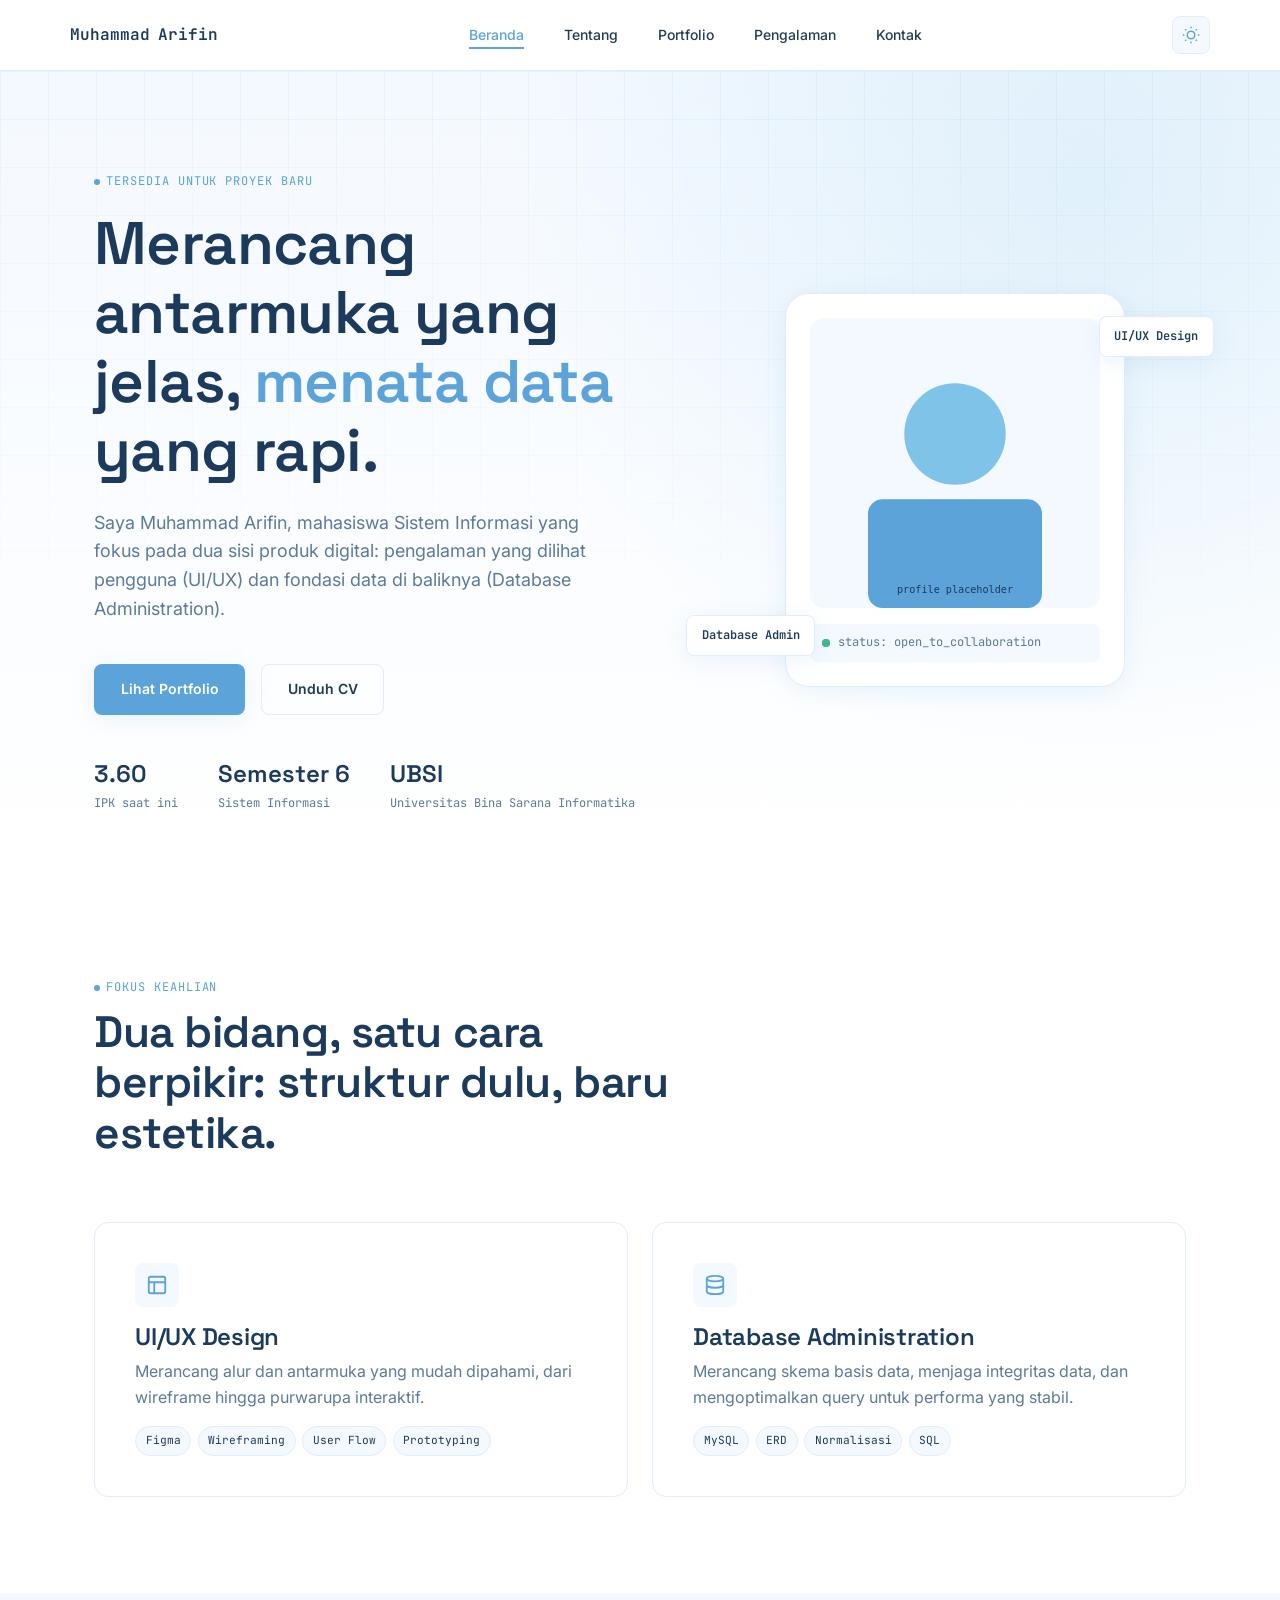
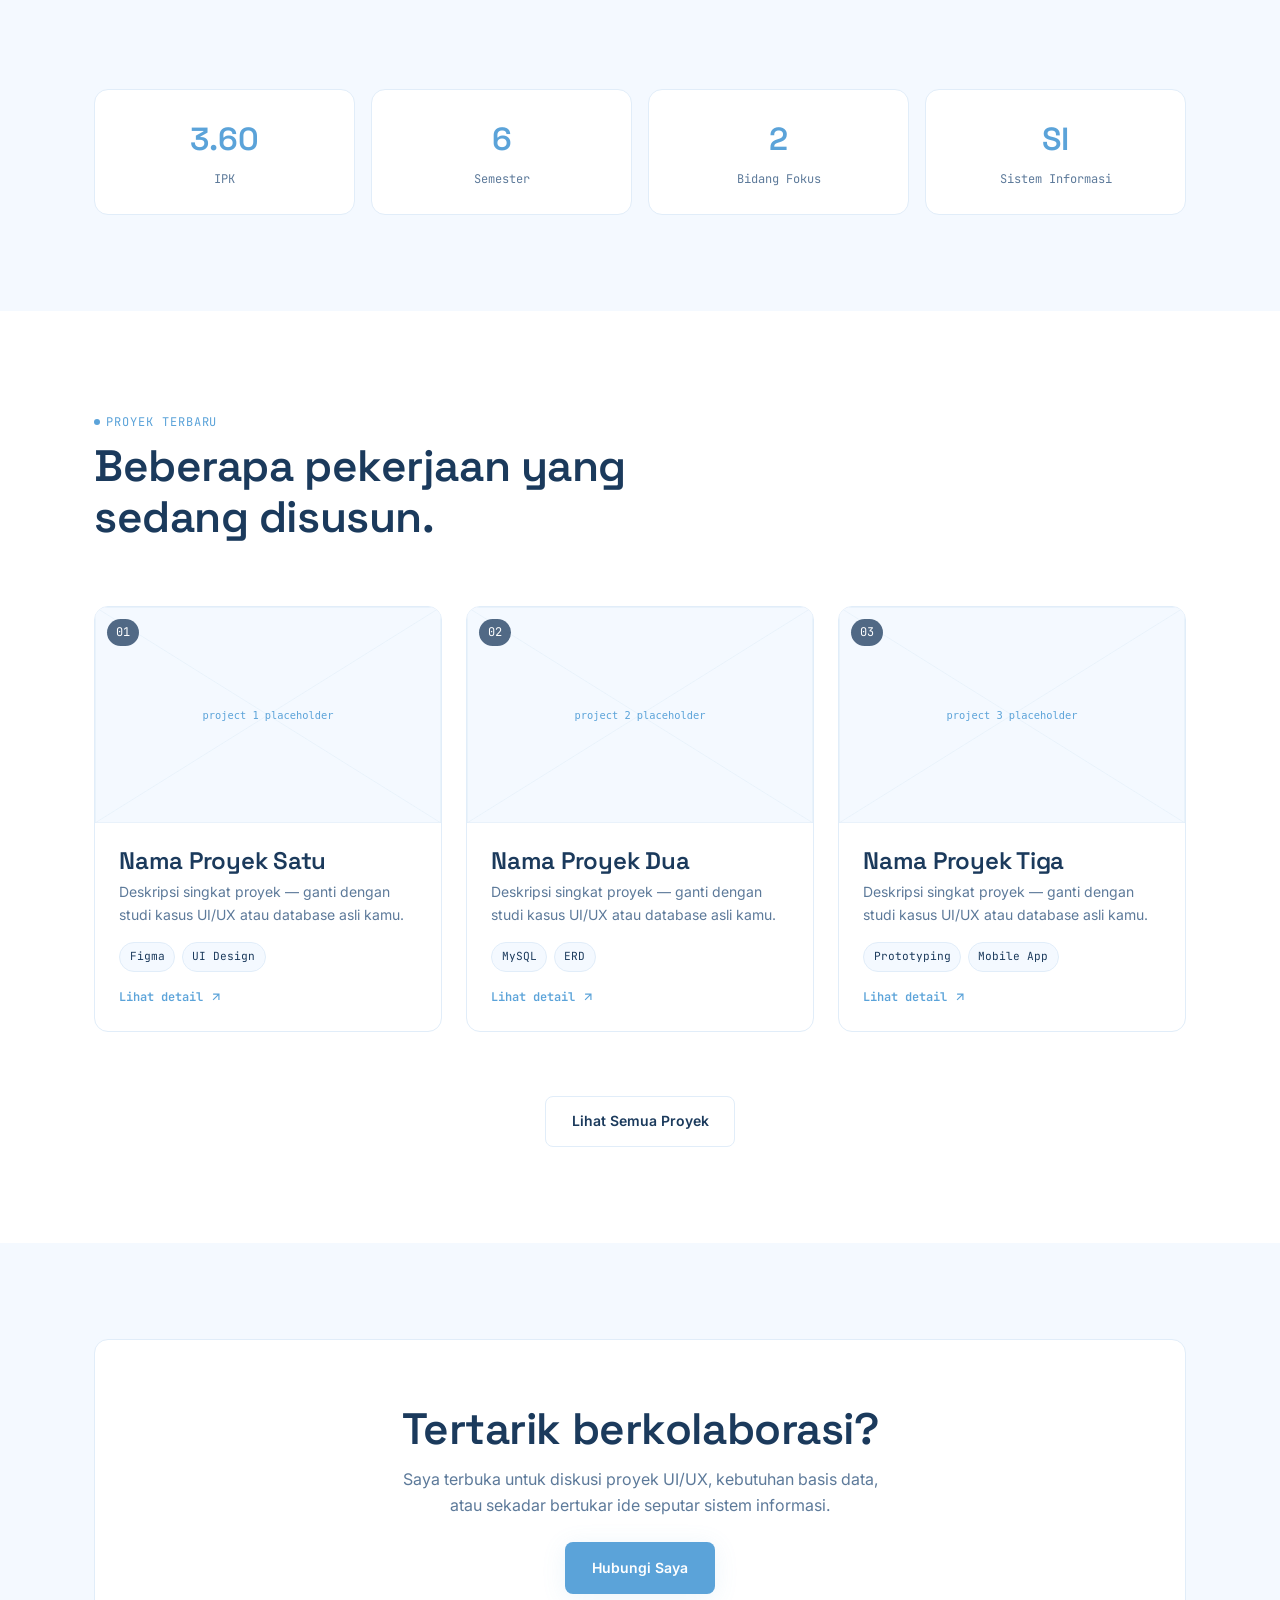
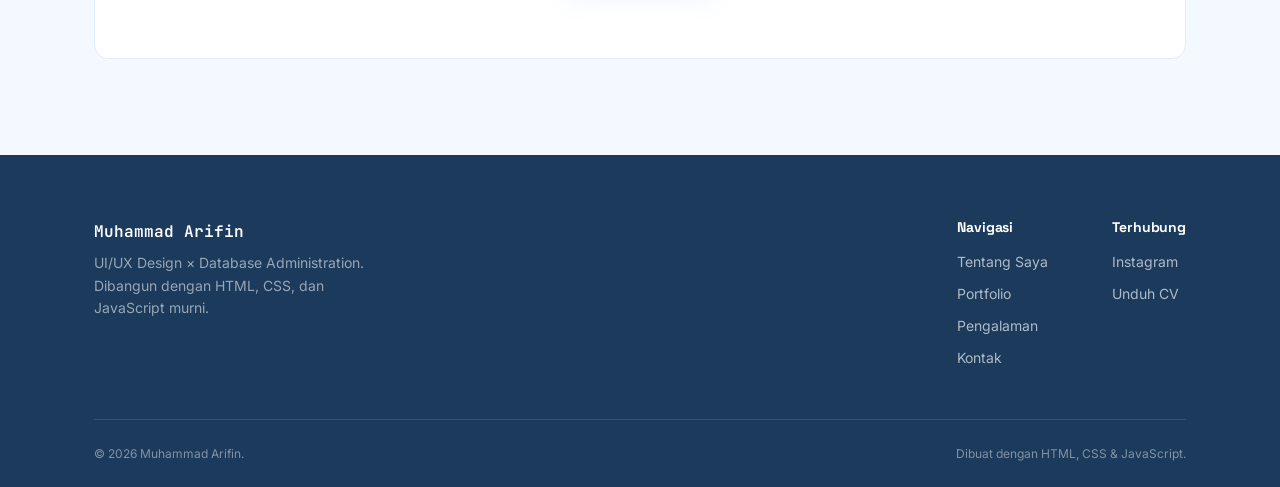
==== index.html @ ec72a24f "Update IPK to 3.60, add CV.pdf, and structure portfolio files" ====
<!DOCTYPE html>
<html lang="id">
<head>
  <meta charset="UTF-8" />
  <meta name="viewport" content="width=device-width, initial-scale=1.0" />
  <title>Muhammad Arifin — UI/UX Designer & Database Administrator</title>
  <meta name="description" content="E-portfolio Muhammad Arifin, mahasiswa Sistem Informasi yang tertarik pada UI/UX Design dan Database Administration." />

  <link rel="preconnect" href="https://fonts.googleapis.com">
  <link href="https://fonts.googleapis.com/css2?family=Space+Grotesk:wght@500;600;700&family=Inter:wght@400;500;600&family=JetBrains+Mono:wght@400;500;600&display=swap" rel="stylesheet">

  <link rel="stylesheet" href="assets/css/style.css" />
  <link rel="stylesheet" href="assets/css/responsive.css" />
</head>
<body>

  <header class="site-header">
    <nav class="nav container">
      <a href="index.html" class="nav-brand">Muhammad<span class=span>Arifin</a>
      <ul class="nav-links">
        <li><a href="index.html" class="active">Beranda</a></li>
        <li><a href="about.html">Tentang</a></li>
        <li><a href="portfolio.html">Portfolio</a></li>
        <li><a href="experience.html">Pengalaman</a></li>
        <li><a href="contact.html">Kontak</a></li>
      </ul>
      <button class="theme-toggle" id="theme-toggle" aria-label="Ganti tema gelap/terang">
  <svg class="icon-sun" width="18" height="18" viewBox="0 0 24 24" fill="none" stroke="currentColor" stroke-width="2"><circle cx="12" cy="12" r="5"/><path d="M12 1v2M12 21v2M4.22 4.22l1.42 1.42M18.36 18.36l1.42 1.42M1 12h2M21 12h2M4.22 19.78l1.42-1.42M18.36 5.64l1.42-1.42"/></svg>
  <svg class="icon-moon" width="18" height="18" viewBox="0 0 24 24" fill="none" stroke="currentColor" stroke-width="2"><path d="M21 12.79A9 9 0 1 1 11.21 3 7 7 0 0 0 21 12.79z"/></svg>
</button>
<button class="nav-toggle" aria-label="Buka menu" aria-expanded="false">
  <span></span><span></span><span></span>
</button>
    </nav>
  </header>

  <main>
    <!-- HERO -->
    <section class="hero">
      <div class="hero-grid-pattern" aria-hidden="true"></div>
      <div class="container hero-inner">
        <div class="hero-text">
          <span class="eyebrow">tersedia untuk proyek baru</span>
          <h1>Merancang antarmuka yang jelas, <span class="highlight">menata data</span> yang rapi.</h1>
          <p class="hero-lead">
            Saya Muhammad Arifin, mahasiswa Sistem Informasi yang fokus pada dua sisi produk digital:
            pengalaman yang dilihat pengguna (UI/UX) dan fondasi data di baliknya (Database Administration).
          </p>
          <div class="hero-actions">
            <a href="portfolio.html" class="btn btn-primary">Lihat Portfolio</a>
            <a href="assets/documents/CV.pdf" class="btn btn-outline" download>Unduh CV</a>
          </div>
          <div class="hero-meta">
            <div class="hero-meta-item"><strong>3.60</strong>IPK saat ini</div>
            <div class="hero-meta-item"><strong>Semester 6</strong>Sistem Informasi</div>
            <div class="hero-meta-item"><strong>UBSI</strong>Universitas Bina Sarana Informatika</div>
          </div>
        </div>

        <div class="hero-visual">
          <div class="hero-card">
            <div class="hero-photo-frame">
              <img src="assets/images/profile.jpg.svg" alt="Foto profil Muhammad Arifin" />
            </div>
            <div class="hero-status">
              <span class="pulse" aria-hidden="true"></span>
              status: open_to_collaboration
            </div>
          </div>
          <div class="hero-float hero-float--top">UI/UX Design</div>
          <div class="hero-float hero-float--bottom">Database Admin</div>
        </div>
      </div>
    </section>

    <!-- FOCUS AREAS -->
    <section class="section">
      <div class="container">
        <div class="section-head reveal">
          <span class="eyebrow">fokus keahlian</span>
          <h2>Dua bidang, satu cara berpikir: struktur dulu, baru estetika.</h2>
        </div>

        <div class="focus-grid">
          <article class="focus-card reveal">
            <div class="focus-icon">
              <svg width="22" height="22" viewBox="0 0 24 24" fill="none" stroke="currentColor" stroke-width="2"><rect x="3" y="3" width="18" height="18" rx="2"/><path d="M3 9h18M9 21V9"/></svg>
            </div>
            <h3>UI/UX Design</h3>
            <p>Merancang alur dan antarmuka yang mudah dipahami, dari wireframe hingga purwarupa interaktif.</p>
            <div class="focus-tags">
              <span class="tag">Figma</span>
              <span class="tag">Wireframing</span>
              <span class="tag">User Flow</span>
              <span class="tag">Prototyping</span>
            </div>
          </article>

          <article class="focus-card reveal">
            <div class="focus-icon">
              <svg width="22" height="22" viewBox="0 0 24 24" fill="none" stroke="currentColor" stroke-width="2"><ellipse cx="12" cy="5" rx="9" ry="3"/><path d="M21 12c0 1.66-4.03 3-9 3s-9-1.34-9-3M3 5v14c0 1.66 4.03 3 9 3s9-1.34 9-3V5"/></svg>
            </div>
            <h3>Database Administration</h3>
            <p>Merancang skema basis data, menjaga integritas data, dan mengoptimalkan query untuk performa yang stabil.</p>
            <div class="focus-tags">
              <span class="tag">MySQL</span>
              <span class="tag">ERD</span>
              <span class="tag">Normalisasi</span>
              <span class="tag">SQL</span>
            </div>
          </article>
        </div>
      </div>
    </section>

    <!-- STATS -->
    <section class="section section-soft">
      <div class="container">
        <div class="stats-strip reveal">
          <div class="stat-block">
            <span class="stat-value">3.60</span>
            <span class="stat-label">IPK</span>
          </div>
          <div class="stat-block">
            <span class="stat-value">6</span>
            <span class="stat-label">Semester</span>
          </div>
          <div class="stat-block">
            <span class="stat-value">2</span>
            <span class="stat-label">Bidang Fokus</span>
          </div>
          <div class="stat-block">
            <span class="stat-value">SI</span>
            <span class="stat-label">Sistem Informasi</span>
          </div>
        </div>
      </div>
    </section>

    <!-- FEATURED PROJECTS PREVIEW -->
    <section class="section">
      <div class="container">
        <div class="section-head reveal">
          <span class="eyebrow">proyek terbaru</span>
          <h2>Beberapa pekerjaan yang sedang disusun.</h2>
        </div>

        <div class="project-grid">
          <article class="project-card reveal">
            <div class="project-thumb">
              <span class="project-index">01</span>
              <img src="assets/images/project1.jpg.svg" alt="Thumbnail proyek 1" />
            </div>
            <div class="project-body">
              <h3>Nama Proyek Satu</h3>
              <p>Deskripsi singkat proyek — ganti dengan studi kasus UI/UX atau database asli kamu.</p>
              <div class="project-tags">
                <span class="tag">Figma</span><span class="tag">UI Design</span>
              </div>
              <a href="pages/project-detail1.html" class="project-link">
                Lihat detail
                <svg width="14" height="14" viewBox="0 0 24 24" fill="none" stroke="currentColor" stroke-width="2"><path d="M7 17L17 7M7 7h10v10"/></svg>
              </a>
            </div>
          </article>

          <article class="project-card reveal">
            <div class="project-thumb">
              <span class="project-index">02</span>
              <img src="assets/images/project2.jpg.svg" alt="Thumbnail proyek 2" />
            </div>
            <div class="project-body">
              <h3>Nama Proyek Dua</h3>
              <p>Deskripsi singkat proyek — ganti dengan studi kasus UI/UX atau database asli kamu.</p>
              <div class="project-tags">
                <span class="tag">MySQL</span><span class="tag">ERD</span>
              </div>
              <a href="pages/project-detail2.html" class="project-link">
                Lihat detail
                <svg width="14" height="14" viewBox="0 0 24 24" fill="none" stroke="currentColor" stroke-width="2"><path d="M7 17L17 7M7 7h10v10"/></svg>
              </a>
            </div>
          </article>

          <article class="project-card reveal">
            <div class="project-thumb">
              <span class="project-index">03</span>
              <img src="assets/images/project3.jpg.svg" alt="Thumbnail proyek 3" />
            </div>
            <div class="project-body">
              <h3>Nama Proyek Tiga</h3>
              <p>Deskripsi singkat proyek — ganti dengan studi kasus UI/UX atau database asli kamu.</p>
              <div class="project-tags">
                <span class="tag">Prototyping</span><span class="tag">Mobile App</span>
              </div>
              <a href="pages/project-detail3.html" class="project-link">
                Lihat detail
                <svg width="14" height="14" viewBox="0 0 24 24" fill="none" stroke="currentColor" stroke-width="2"><path d="M7 17L17 7M7 7h10v10"/></svg>
              </a>
            </div>
          </article>
        </div>

        <div class="section-foot reveal">
          <a href="portfolio.html" class="btn btn-outline">Lihat Semua Proyek</a>
        </div>
      </div>
    </section>

    <!-- CTA -->
    <section class="section section-soft">
      <div class="container">
        <div class="contact-info-card reveal" style="text-align:center; padding: var(--space-5);">
          <h2 style="margin-bottom: 0.75rem;">Tertarik berkolaborasi?</h2>
          <p style="max-width: 50ch; margin: 0 auto var(--space-3);">Saya terbuka untuk diskusi proyek UI/UX, kebutuhan basis data, atau sekadar bertukar ide seputar sistem informasi.</p>
          <a href="contact.html" class="btn btn-primary">Hubungi Saya</a>
        </div>
      </div>
    </section>
  </main>

  <footer class="site-footer">
    <div class="container">
      <div class="footer-inner">
        <div>
          <div class="footer-brand">Muhammad Arifin</div>
          <p class="footer-tagline">UI/UX Design × Database Administration. Dibangun dengan HTML, CSS, dan JavaScript murni.</p>
        </div>
        <div class="footer-links">
          <div class="footer-col">
            <h4>Navigasi</h4>
            <a href="about.html">Tentang Saya</a>
            <a href="portfolio.html">Portfolio</a>
            <a href="experience.html">Pengalaman</a>
            <a href="contact.html">Kontak</a>
          </div>
          <div class="footer-col">
            <h4>Terhubung</h4>
            <a href="https://instagram.com/arsip.in_9" target="_blank" rel="noopener">Instagram</a>
            <a href="assets/documents/CV.pdf" download>Unduh CV</a>
          </div>
        </div>
      </div>
      <div class="footer-bottom">
        <span>&copy; <span id="current-year"></span> Muhammad Arifin.</span>
        <span>Dibuat dengan HTML, CSS &amp; JavaScript.</span>
      </div>
    </div>
  </footer>

  <button class="back-to-top" aria-label="Kembali ke atas">
    <svg width="18" height="18" viewBox="0 0 24 24" fill="none" stroke="currentColor" stroke-width="2"><path d="M12 19V5M5 12l7-7 7 7"/></svg>
  </button>

  <script src="assets/js/script.js"></script>
</body>
</html>
---- assets/css/style.css ----
/* =========================================================
   Muhammad Arifin — E-Portfolio
   Design tokens: light blue + white, SaaS-clean direction
   ========================================================= */

:root {
  /* Color */
  --color-white: #ffffff;
  --color-bg-soft: #f4f9ff;
  --color-blue-primary: #5ba3d9;
  --color-blue-secondary: #7fc4e8;
  --color-blue-deep: #1b3a5c;
  --color-border: #e1edf9;
  --color-text: #243b53;
  --color-text-muted: #5d7a9a;
  --color-success: #3fb88a;

  /* Type */
  --font-display: "Space Grotesk", sans-serif;
  --font-body: "Inter", sans-serif;
  --font-mono: "JetBrains Mono", monospace;

  /* Scale */
  --fs-xs: 0.75rem;
  --fs-sm: 0.875rem;
  --fs-base: 1rem;
  --fs-md: 1.125rem;
  --fs-lg: 1.5rem;
  --fs-xl: 2rem;
  --fs-2xl: 2.75rem;
  --fs-3xl: 3.75rem;

  /* Layout */
  --container-width: 1140px;
  --radius-sm: 8px;
  --radius-md: 14px;
  --radius-lg: 24px;
  --space-1: 0.5rem;
  --space-2: 1rem;
  --space-3: 1.5rem;
  --space-4: 2.5rem;
  --space-5: 4rem;
  --space-6: 6rem;

  --shadow-soft: 0 4px 24px rgba(91, 163, 217, 0.12);
  --shadow-hover: 0 12px 32px rgba(91, 163, 217, 0.2);
  --transition: 220ms cubic-bezier(0.4, 0, 0.2, 1);
}

/* =========================== Dark mode tokens =========================== */

[data-theme="dark"] {
  --color-white: #16263f;
  --color-bg-soft: #0f1b2e;
  --color-blue-primary: #6bb3e0;
  --color-blue-secondary: #8fd0f0;
  --color-blue-deep: #e8f1fb;
  --color-border: #2a4566;
  --color-text: #e8f1fb;
  --color-text-muted: #8fa8c4;
  --color-success: #4fd19a;

  --shadow-soft: 0 4px 24px rgba(0, 0, 0, 0.3);
  --shadow-hover: 0 12px 32px rgba(0, 0, 0, 0.45);
}

[data-theme="dark"] body {
  background: #0f1b2e;
}

[data-theme="dark"] .site-header {
  background: rgba(15, 27, 46, 0.85);
}

[data-theme="dark"] .hero {
  background:
    radial-gradient(circle at 85% 15%, rgba(107, 179, 224, 0.12), transparent 45%),
    linear-gradient(180deg, #0f1b2e 0%, #16263f 100%);
}

[data-theme="dark"] .page-header {
  background:
    radial-gradient(circle at 90% 10%, rgba(107, 179, 224, 0.12), transparent 50%),
    #0f1b2e;
}

[data-theme="dark"] .hero-grid-pattern {
  background-image:
    linear-gradient(rgba(107, 179, 224, 0.06) 1px, transparent 1px),
    linear-gradient(90deg, rgba(107, 179, 224, 0.06) 1px, transparent 1px);
}

[data-theme="dark"] .site-footer {
  background: #0a1422;
}

[data-theme="dark"] .btn-primary {
  color: #0f1b2e;
}

[data-theme="dark"] .stat-value {
  color: var(--color-blue-primary);
}

[data-theme="dark"] img:not(.no-dim) {
  filter: brightness(0.85);
}

* {
  margin: 0;
  padding: 0;
  box-sizing: border-box;
}

html {
  scroll-behavior: smooth;
}

@media (prefers-reduced-motion: reduce) {
  html {
    scroll-behavior: auto;
  }
  *,
  *::before,
  *::after {
    animation-duration: 0.01ms !important;
    animation-iteration-count: 1 !important;
    transition-duration: 0.01ms !important;
  }
}

body {
  font-family: var(--font-body);
  color: var(--color-text);
  background: var(--color-white);
  line-height: 1.6;
  -webkit-font-smoothing: antialiased;
  animation: page-fade-in 400ms ease;
  transition: background 300ms ease, color 300ms ease;
}

@keyframes page-fade-in {
  from { opacity: 0; }
  to { opacity: 1; }
}

img {
  max-width: 100%;
  display: block;
}

a {
  color: inherit;
  text-decoration: none;
}

ul {
  list-style: none;
}

.container {
  width: 100%;
  max-width: var(--container-width);
  margin: 0 auto;
  padding: 0 var(--space-3);
}

:focus-visible {
  outline: 2px solid var(--color-blue-primary);
  outline-offset: 3px;
  border-radius: 4px;
}

h1, h2, h3, h4 {
  font-family: var(--font-display);
  color: var(--color-blue-deep);
  line-height: 1.15;
  letter-spacing: -0.01em;
}

h1 { font-size: var(--fs-3xl); font-weight: 600; }
h2 { font-size: var(--fs-2xl); font-weight: 600; }
h3 { font-size: var(--fs-lg); font-weight: 600; }

p { color: var(--color-text-muted); }

.eyebrow {
  font-family: var(--font-mono);
  font-size: var(--fs-xs);
  letter-spacing: 0.08em;
  text-transform: uppercase;
  color: var(--color-blue-primary);
  display: inline-flex;
  align-items: center;
  gap: 0.5em;
}

.eyebrow::before {
  content: "";
  width: 6px;
  height: 6px;
  border-radius: 50%;
  background: var(--color-blue-primary);
}


/* =========================== Header / Nav =========================== */

.site-header {
  position: sticky;
  top: 0;
  z-index: 100;
  background: rgba(255, 255, 255, 0.85);
  backdrop-filter: blur(10px);
  border-bottom: 1px solid var(--color-border);
  transition: background 300ms ease;
}

.nav {
  display: flex;
  align-items: center;
  justify-content: space-between;
  padding: var(--space-2) 0;
  gap: var(--space-2);
}

.nav-brand {
  font-family: var(--font-mono);
  font-weight: 600;
  font-size: var(--fs-base);
  color: var(--color-blue-deep);
  display: inline-flex;
  align-items: center;
  gap: 0.5rem;
  transition: transform 200ms ease;
}

.nav-brand:hover {
  transform: rotate(-2deg) scale(1.05);
}

.nav-brand .dot {
  color: var(--color-blue-primary);
  display: inline-block;
  transition: transform 300ms cubic-bezier(0.68, -0.55, 0.27, 1.55);
}

.nav-brand:hover .dot {
  transform: scale(1.6) rotate(180deg);
}

.nav-links {
  display: flex;
  gap: var(--space-4);
  align-items: center;
}

.nav-links a {
  font-size: var(--fs-sm);
  font-weight: 500;
  color: var(--color-text);
  position: relative;
  padding: 0.25rem 0;
  transition: color var(--transition);
}

.nav-links a::after {
  content: "";
  position: absolute;
  left: 0;
  bottom: -2px;
  width: 0;
  height: 2px;
  background: var(--color-blue-primary);
  transition: width var(--transition);
}

.nav-links a:hover,
.nav-links a.active {
  color: var(--color-blue-primary);
}

.nav-links a:hover::after,
.nav-links a.active::after {
  width: 100%;
}

.nav-actions {
  display: flex;
  align-items: center;
  gap: var(--space-2);
}

.nav-toggle {
  display: none;
  flex-direction: column;
  gap: 4px;
  background: none;
  border: none;
  cursor: pointer;
  padding: 8px;
}

.nav-toggle span {
  width: 22px;
  height: 2px;
  background: var(--color-blue-deep);
  transition: transform var(--transition), opacity var(--transition);
}

/* =========================== Theme toggle =========================== */

.theme-toggle {
  display: flex;
  align-items: center;
  justify-content: center;
  width: 38px;
  height: 38px;
  border-radius: var(--radius-sm);
  background: var(--color-bg-soft);
  border: 1px solid var(--color-border);
  color: var(--color-blue-primary);
  cursor: pointer;
  transition: transform var(--transition), background var(--transition), color var(--transition);
  flex-shrink: 0;
}

.theme-toggle:hover {
  transform: scale(1.08) rotate(-8deg);
  background: var(--color-blue-primary);
  color: var(--color-white);
}

.theme-toggle:active {
  transform: scale(0.92);
}

.theme-toggle .icon-moon {
  display: none;
}

[data-theme="dark"] .theme-toggle .icon-sun {
  display: none;
}

[data-theme="dark"] .theme-toggle .icon-moon {
  display: block;
}

/* =========================== Buttons =========================== */

.btn {
  display: inline-flex;
  align-items: center;
  gap: 0.5rem;
  font-family: var(--font-body);
  font-weight: 600;
  font-size: var(--fs-sm);
  padding: 0.85rem 1.6rem;
  border-radius: var(--radius-sm);
  border: 1px solid transparent;
  cursor: pointer;
  transition: transform var(--transition), box-shadow var(--transition), background var(--transition);
}

.btn:active {
  transform: scale(0.96) translateY(0);
}

.btn-primary {
  background: var(--color-blue-primary);
  color: var(--color-white);
  box-shadow: var(--shadow-soft);
}

.btn-primary:hover {
  background: var(--color-blue-deep);
  box-shadow: var(--shadow-hover);
  transform: translateY(-2px);
}

.btn-outline {
  background: transparent;
  border-color: var(--color-border);
  color: var(--color-blue-deep);
}

.btn-outline:hover {
  border-color: var(--color-blue-primary);
  color: var(--color-blue-primary);
  transform: translateY(-2px);
}

/* =========================== Hero =========================== */

.hero {
  position: relative;
  padding: var(--space-6) 0 var(--space-5);
  overflow: hidden;
  background:
    radial-gradient(circle at 85% 15%, rgba(127, 196, 232, 0.18), transparent 45%),
    linear-gradient(180deg, var(--color-bg-soft) 0%, var(--color-white) 100%);
  transition: background 300ms ease;
}

.hero-grid-pattern {
  position: absolute;
  inset: 0;
  background-image:
    linear-gradient(rgba(91, 163, 217, 0.07) 1px, transparent 1px),
    linear-gradient(90deg, rgba(91, 163, 217, 0.07) 1px, transparent 1px);
  background-size: 48px 48px;
  mask-image: linear-gradient(180deg, black, transparent 75%);
  pointer-events: none;
}

.hero-inner {
  position: relative;
  display: grid;
  grid-template-columns: 1.1fr 0.9fr;
  gap: var(--space-5);
  align-items: center;
}

.hero-text h1 {
  margin: var(--space-2) 0 var(--space-3);
}

.hero-text h1 .highlight {
  color: var(--color-blue-primary);
}

.hero-lead {
  font-size: var(--fs-md);
  max-width: 46ch;
  margin-bottom: var(--space-4);
}

.hero-actions {
  display: flex;
  gap: var(--space-2);
  flex-wrap: wrap;
  margin-bottom: var(--space-4);
}

.hero-meta {
  display: flex;
  gap: var(--space-4);
  flex-wrap: wrap;
}

.hero-meta-item {
  font-family: var(--font-mono);
  font-size: var(--fs-xs);
  color: var(--color-text-muted);
}

.hero-meta-item strong {
  display: block;
  font-size: var(--fs-lg);
  font-family: var(--font-display);
  color: var(--color-blue-deep);
  font-weight: 600;
}

.hero-visual {
  position: relative;
  display: flex;
  justify-content: center;
}

.hero-card {
  position: relative;
  width: 100%;
  max-width: 340px;
  background: var(--color-white);
  border: 1px solid var(--color-border);
  border-radius: var(--radius-lg);
  box-shadow: var(--shadow-soft);
  padding: var(--space-3);
  transition: transform 300ms ease, box-shadow 300ms ease, background 300ms ease;
}

.hero-card:hover {
  transform: translateY(-6px);
  box-shadow: var(--shadow-hover);
}

.hero-photo-frame {
  width: 100%;
  aspect-ratio: 1 / 1;
  border-radius: var(--radius-md);
  overflow: hidden;
  background: var(--color-bg-soft);
  margin-bottom: var(--space-2);
}

.hero-photo-frame img {
  width: 100%;
  height: 100%;
  object-fit: cover;
}

.hero-status {
  display: flex;
  align-items: center;
  gap: 0.5rem;
  font-family: var(--font-mono);
  font-size: var(--fs-xs);
  color: var(--color-text-muted);
  padding: 0.6rem 0.8rem;
  background: var(--color-bg-soft);
  border-radius: var(--radius-sm);
}

.hero-status .pulse {
  width: 8px;
  height: 8px;
  border-radius: 50%;
  background: var(--color-success);
  flex-shrink: 0;
  position: relative;
}

.hero-status .pulse::after {
  content: "";
  position: absolute;
  inset: 0;
  border-radius: 50%;
  background: var(--color-success);
  animation: pulse-ring 2s ease-out infinite;
}

@keyframes pulse-ring {
  0% { transform: scale(1); opacity: 0.6; }
  100% { transform: scale(2.6); opacity: 0; }
}

.hero-float {
  position: absolute;
  background: var(--color-white);
  border: 1px solid var(--color-border);
  border-radius: var(--radius-sm);
  box-shadow: var(--shadow-soft);
  padding: 0.6rem 0.9rem;
  font-family: var(--font-mono);
  font-size: var(--fs-xs);
  color: var(--color-blue-deep);
  font-weight: 600;
}

.hero-float--top {
  top: 6%;
  right: -6%;
}

.hero-float--bottom {
  bottom: 8%;
  left: -8%;
}

/* =========================== Section base =========================== */

.section {
  padding: var(--space-6) 0;
}

.section-soft {
  background: var(--color-bg-soft);
  transition: background 300ms ease;
}

.section-head {
  max-width: 60ch;
  margin-bottom: var(--space-5);
}

.section-head h2 {
  margin-top: var(--space-1);
}

.section-foot {
  margin-top: var(--space-5);
  text-align: center;
}

/* =========================== Cards: skills / focus =========================== */

.focus-grid {
  display: grid;
  grid-template-columns: repeat(2, 1fr);
  gap: var(--space-3);
}

.focus-card {
  background: var(--color-white);
  border: 1px solid var(--color-border);
  border-radius: var(--radius-md);
  padding: var(--space-4);
  transition: transform var(--transition), box-shadow var(--transition), border-color var(--transition), background var(--transition);
}

.focus-card:hover {
  transform: translateY(-4px);
  box-shadow: var(--shadow-hover);
  border-color: var(--color-blue-secondary);
}

.focus-icon {
  width: 44px;
  height: 44px;
  border-radius: var(--radius-sm);
  background: var(--color-bg-soft);
  display: flex;
  align-items: center;
  justify-content: center;
  margin-bottom: var(--space-2);
  color: var(--color-blue-primary);
  transition: transform 300ms ease, background 300ms ease, color 300ms ease;
}

.focus-card:hover .focus-icon {
  transform: rotate(-8deg) scale(1.1);
  background: var(--color-blue-primary);
  color: var(--color-white);
}

.focus-card h3 {
  margin-bottom: 0.5rem;
}

.focus-tags {
  display: flex;
  flex-wrap: wrap;
  gap: 0.4rem;
  margin-top: var(--space-2);
}

.tag {
  font-family: var(--font-mono);
  font-size: 0.7rem;
  padding: 0.3rem 0.6rem;
  border-radius: 100px;
  background: var(--color-bg-soft);
  color: var(--color-blue-deep);
  border: 1px solid var(--color-border);
  transition: transform 200ms ease, background 200ms ease, color 200ms ease, border-color 200ms ease;
}

.tag:hover {
  transform: translateY(-2px);
  background: var(--color-blue-primary);
  color: var(--color-white);
  border-color: var(--color-blue-primary);
}

/* =========================== Project cards =========================== */

.project-grid {
  display: grid;
  grid-template-columns: repeat(3, 1fr);
  gap: var(--space-3);
}

.project-card {
  background: var(--color-white);
  border: 1px solid var(--color-border);
  border-radius: var(--radius-md);
  overflow: hidden;
  transition: transform var(--transition), box-shadow var(--transition), background var(--transition);
  display: flex;
  flex-direction: column;
}

.project-card:hover {
  transform: translateY(-6px);
  box-shadow: var(--shadow-hover);
}

.project-thumb {
  aspect-ratio: 16 / 10;
  background: var(--color-bg-soft);
  position: relative;
  overflow: hidden;
}

.project-thumb img {
  width: 100%;
  height: 100%;
  object-fit: cover;
  transition: transform 400ms cubic-bezier(0.25, 0.46, 0.45, 0.94);
}

.project-card:hover .project-thumb img {
  transform: scale(1.08);
}

.project-thumb .project-index {
  position: absolute;
  top: 0.75rem;
  left: 0.75rem;
  font-family: var(--font-mono);
  font-size: var(--fs-xs);
  background: rgba(27, 58, 92, 0.75);
  color: var(--color-white);
  padding: 0.25rem 0.55rem;
  border-radius: 100px;
}

.project-body {
  padding: var(--space-3);
  flex: 1;
  display: flex;
  flex-direction: column;
}

.project-body h3 {
  margin-bottom: 0.4rem;
}

.project-body p {
  font-size: var(--fs-sm);
  margin-bottom: var(--space-2);
}

.project-tags {
  display: flex;
  flex-wrap: wrap;
  gap: 0.4rem;
  margin-bottom: var(--space-2);
}

.project-link {
  margin-top: auto;
  font-family: var(--font-mono);
  font-size: var(--fs-xs);
  font-weight: 600;
  color: var(--color-blue-primary);
  display: inline-flex;
  align-items: center;
  gap: 0.4rem;
}

.project-link svg {
  transition: transform var(--transition);
}

.project-link:hover svg {
  transform: translate(2px, -2px);
}

/* =========================== Timeline (experience) =========================== */

.timeline {
  position: relative;
  padding-left: var(--space-5);
}

.timeline::before {
  content: "";
  position: absolute;
  left: 7px;
  top: 6px;
  bottom: 6px;
  width: 1px;
  background: var(--color-border);
}

.timeline-item {
  position: relative;
  padding-bottom: var(--space-5);
}

.timeline-item:last-child {
  padding-bottom: 0;
}

.timeline-marker {
  position: absolute;
  left: calc(-1 * var(--space-5) + 1px);
  top: 4px;
  width: 14px;
  height: 14px;
  border-radius: 50%;
  background: var(--color-white);
  border: 2px solid var(--color-blue-primary);
  transition: transform 250ms ease, background 250ms ease;
}

.timeline-item:hover .timeline-marker {
  transform: scale(1.3);
  background: var(--color-blue-primary);
}

.timeline-period {
  font-family: var(--font-mono);
  font-size: var(--fs-xs);
  color: var(--color-blue-primary);
  margin-bottom: 0.3rem;
  display: block;
}

.timeline-item h3 {
  margin-bottom: 0.2rem;
}

.timeline-org {
  font-size: var(--fs-sm);
  color: var(--color-text-muted);
  margin-bottom: 0.6rem;
  font-weight: 500;
}

.timeline-desc {
  font-size: var(--fs-sm);
  max-width: 60ch;
}

/* =========================== Stats strip =========================== */

.stats-strip {
  display: grid;
  grid-template-columns: repeat(4, 1fr);
  gap: var(--space-2);
}

.stat-block {
  padding: var(--space-3);
  text-align: center;
  background: var(--color-white);
  border: 1px solid var(--color-border);
  border-radius: var(--radius-md);
  transition: transform var(--transition), box-shadow var(--transition), border-color var(--transition), background var(--transition);
}

.stat-block:hover {
  transform: translateY(-4px);
  box-shadow: var(--shadow-hover);
  border-color: var(--color-blue-secondary);
}

.stat-value {
  font-family: var(--font-display);
  font-size: var(--fs-xl);
  font-weight: 600;
  color: var(--color-blue-primary);
  display: block;
}

.stat-label {
  font-family: var(--font-mono);
  font-size: var(--fs-xs);
  color: var(--color-text-muted);
}


/* =========================== Forms =========================== */

.form-grid {
  display: grid;
  grid-template-columns: 1fr 1fr;
  gap: var(--space-5);
  align-items: start;
}

.field {
  margin-bottom: var(--space-3);
}

.field label {
  display: block;
  font-size: var(--fs-sm);
  font-weight: 600;
  color: var(--color-blue-deep);
  margin-bottom: 0.4rem;
}

.field input,
.field textarea {
  width: 100%;
  font-family: var(--font-body);
  font-size: var(--fs-base);
  padding: 0.85rem 1rem;
  border: 1px solid var(--color-border);
  border-radius: var(--radius-sm);
  background: var(--color-white);
  color: var(--color-text);
  transition: border-color var(--transition), box-shadow var(--transition), background var(--transition);
}

.field input:focus,
.field textarea:focus {
  outline: none;
  border-color: var(--color-blue-primary);
  box-shadow: 0 0 0 3px rgba(91, 163, 217, 0.15);
}

.field-error {
  font-size: var(--fs-xs);
  color: #d9534f;
  margin-top: 0.3rem;
  display: none;
  font-family: var(--font-mono);
}

.field.has-error input,
.field.has-error textarea {
  border-color: #d9534f;
}

.field.has-error .field-error {
  display: block;
}

.form-status {
  margin-top: var(--space-2);
  padding: 0.9rem 1rem;
  border-radius: var(--radius-sm);
  font-size: var(--fs-sm);
  display: none;
}

.form-status.show {
  display: block;
}

.form-status.success {
  background: rgba(63, 184, 138, 0.12);
  color: #237a5c;
  border: 1px solid rgba(63, 184, 138, 0.3);
}

.contact-info-card {
  background: var(--color-white);
  border: 1px solid var(--color-border);
  border-radius: var(--radius-md);
  padding: var(--space-4);
  transition: background 300ms ease;
}

.contact-info-item {
  display: flex;
  gap: var(--space-2);
  align-items: flex-start;
  padding: var(--space-2) 0;
  border-bottom: 1px solid var(--color-border);
}

.contact-info-item:last-child {
  border-bottom: none;
}

.contact-info-icon {
  width: 38px;
  height: 38px;
  border-radius: var(--radius-sm);
  background: var(--color-bg-soft);
  color: var(--color-blue-primary);
  display: flex;
  align-items: center;
  justify-content: center;
  flex-shrink: 0;
  transition: transform 250ms ease;
}

.contact-info-item:hover .contact-info-icon {
  transform: scale(1.1) rotate(-5deg);
}

.contact-info-item strong {
  display: block;
  font-size: var(--fs-sm);
  color: var(--color-blue-deep);
}

.contact-info-item span,
.contact-info-item a {
  font-size: var(--fs-sm);
  color: var(--color-text-muted);
}

.contact-info-item a:hover {
  color: var(--color-blue-primary);
}

/* =========================== About page specifics =========================== */

.about-grid {
  display: grid;
  grid-template-columns: 0.8fr 1.2fr;
  gap: var(--space-5);
  align-items: start;
}

.about-photo {
  border-radius: var(--radius-lg);
  overflow: hidden;
  border: 1px solid var(--color-border);
  aspect-ratio: 4 / 5;
  background: var(--color-bg-soft);
  position: sticky;
  top: 100px;
}

.about-photo img {
  width: 100%;
  height: 100%;
  object-fit: cover;
}

.skill-bar-group {
  margin-bottom: var(--space-3);
}

.skill-bar-label {
  display: flex;
  justify-content: space-between;
  font-size: var(--fs-sm);
  font-weight: 600;
  color: var(--color-blue-deep);
  margin-bottom: 0.4rem;
}

.skill-bar-label span:last-child {
  font-family: var(--font-mono);
  color: var(--color-blue-primary);
  font-weight: 500;
}

.skill-bar-track {
  height: 8px;
  background: var(--color-bg-soft);
  border-radius: 100px;
  overflow: hidden;
}

.skill-bar-fill {
  height: 100%;
  background: linear-gradient(90deg, var(--color-blue-secondary), var(--color-blue-primary));
  border-radius: 100px;
  width: 0;
  transition: width 1.1s cubic-bezier(0.4, 0, 0.2, 1);
}

/* =========================== Footer =========================== */

.site-footer {
  background: var(--color-blue-deep);
  color: rgba(255, 255, 255, 0.7);
  padding: var(--space-5) 0 var(--space-3);
}

.footer-inner {
  display: flex;
  justify-content: space-between;
  align-items: flex-start;
  flex-wrap: wrap;
  gap: var(--space-3);
  padding-bottom: var(--space-4);
  border-bottom: 1px solid rgba(255, 255, 255, 0.12);
  margin-bottom: var(--space-3);
}

.footer-brand {
  font-family: var(--font-mono);
  color: var(--color-white);
  font-weight: 600;
  margin-bottom: 0.5rem;
}

.footer-tagline {
  font-size: var(--fs-sm);
  max-width: 32ch;
  color: rgba(255, 255, 255, 0.55);
}

.footer-links {
  display: flex;
  gap: var(--space-5);
}

.footer-col h4 {
  color: var(--color-white);
  font-size: var(--fs-sm);
  margin-bottom: var(--space-2);
}

.footer-col a {
  display: block;
  font-size: var(--fs-sm);
  color: rgba(255, 255, 255, 0.65);
  margin-bottom: 0.6rem;
  transition: color var(--transition), transform var(--transition);
}

.footer-col a:hover {
  color: var(--color-blue-secondary);
  transform: translateX(3px);
}

.footer-bottom {
  display: flex;
  justify-content: space-between;
  font-size: var(--fs-xs);
  color: rgba(255, 255, 255, 0.45);
  flex-wrap: wrap;
  gap: 0.5rem;
}

/* =========================== Page header (inner pages) =========================== */

.page-header {
  padding: var(--space-5) 0 var(--space-4);
  background:
    radial-gradient(circle at 90% 10%, rgba(127, 196, 232, 0.18), transparent 50%),
    var(--color-bg-soft);
  border-bottom: 1px solid var(--color-border);
  transition: background 300ms ease;
}

.breadcrumb {
  font-family: var(--font-mono);
  font-size: var(--fs-xs);
  color: var(--color-text-muted);
  margin-bottom: var(--space-2);
}

.breadcrumb a {
  color: var(--color-blue-primary);
}

/* =========================== Back to top =========================== */

.back-to-top {
  position: fixed;
  right: var(--space-3);
  bottom: var(--space-3);
  width: 44px;
  height: 44px;
  border-radius: 50%;
  background: var(--color-blue-primary);
  color: var(--color-white);
  display: flex;
  align-items: center;
  justify-content: center;
  box-shadow: var(--shadow-hover);
  cursor: pointer;
  border: none;
  opacity: 0;
  pointer-events: none;
  transform: translateY(10px);
  transition: opacity var(--transition), transform var(--transition), background var(--transition);
  z-index: 99;
}

.back-to-top.show {
  opacity: 1;
  pointer-events: auto;
  transform: translateY(0);
}

.back-to-top:hover {
  background: var(--color-blue-deep);
  transform: translateY(-4px);
}

.back-to-top:active {
  transform: scale(0.92);
}

/* =========================== Reveal-on-scroll =========================== */

.reveal {
  opacity: 0;
  transform: translateY(18px);
  transition: opacity 0.6s ease, transform 0.6s ease;
}

.reveal.in-view {
  opacity: 1;
  transform: translateY(0);
}

/* =========================== Document download card =========================== */

.doc-card {
  display: flex;
  align-items: center;
  gap: var(--space-2);
  background: var(--color-white);
  border: 1px solid var(--color-border);
  border-radius: var(--radius-sm);
  padding: var(--space-2) var(--space-3);
  transition: border-color var(--transition), transform var(--transition), background var(--transition);
}

.doc-card:hover {
  border-color: var(--color-blue-primary);
  transform: translateY(-2px);
}

.doc-card-icon {
  width: 36px;
  height: 36px;
  border-radius: var(--radius-sm);
  background: var(--color-bg-soft);
  color: var(--color-blue-primary);
  display: flex;
  align-items: center;
  justify-content: center;
  flex-shrink: 0;
  transition: transform 250ms ease;
}

.doc-card:hover .doc-card-icon {
  transform: scale(1.1);
}

.doc-card-text strong {
  display: block;
  font-size: var(--fs-sm);
  color: var(--color-blue-deep);
}

.doc-card-text span {
  font-size: var(--fs-xs);
  color: var(--color-text-muted);
}

.btn-whatsapp {
  background: #25d366;
  color: var(--color-white);
  box-shadow: 0 4px 24px rgba(37, 211, 102, 0.25);
}

.btn-whatsapp:hover {
  background: #1ebe5b;
  box-shadow: 0 12px 32px rgba(37, 211, 102, 0.35);
  transform: translateY(-2px);
}

.form-actions {
  display: flex;
  flex-wrap: wrap;
  gap: var(--space-2);
  margin-bottom: var(--space-1);
}

.form-hint {
  font-size: var(--fs-xs);
  color: var(--color-text-muted);
  margin-top: var(--space-2);
}

.contact-info-icon--whatsapp {
  background: rgba(37, 211, 102, 0.12);
  color: #25d366;
}
---- assets/css/responsive.css ----
/* =========================================================
   Responsive overrides
   ========================================================= */

@media (max-width: 1024px) {
  .hero-inner {
    grid-template-columns: 1fr;
  }

  .hero-visual {
    order: -1;
    margin-bottom: var(--space-3);
  }

  .hero-card {
    max-width: 280px;
  }

  .about-grid {
    grid-template-columns: 1fr;
  }

  .about-photo {
    position: static;
    max-width: 320px;
    margin: 0 auto;
  }

  .project-grid {
    grid-template-columns: repeat(2, 1fr);
  }

  .form-grid {
    grid-template-columns: 1fr;
    gap: var(--space-4);
  }
}

@media (max-width: 768px) {
  :root {
    --fs-3xl: 2.5rem;
    --fs-2xl: 2rem;
    --fs-xl: 1.6rem;
  }

  .nav-links {
    position: fixed;
    top: 64px;
    left: 0;
    right: 0;
    background: var(--color-white);
    border-bottom: 1px solid var(--color-border);
    flex-direction: column;
    align-items: flex-start;
    padding: var(--space-3);
    gap: var(--space-2);
    transform: translateY(-150%);
    opacity: 0;
    transition: transform var(--transition), opacity var(--transition);
    z-index: 90;
  }

  .nav-links.open {
    transform: translateY(0);
    opacity: 1;
  }

  .nav-toggle {
    display: flex;
  }

  .nav-toggle.open span:nth-child(1) {
    transform: translateY(6px) rotate(45deg);
  }

  .nav-toggle.open span:nth-child(2) {
    opacity: 0;
  }

  .nav-toggle.open span:nth-child(3) {
    transform: translateY(-6px) rotate(-45deg);
  }

  .focus-grid {
    grid-template-columns: 1fr;
  }

  .project-grid {
    grid-template-columns: 1fr;
  }

  .stats-strip {
    grid-template-columns: repeat(2, 1fr);
    gap: var(--space-2);
  }

  .footer-inner {
    flex-direction: column;
  }

  .footer-links {
    gap: var(--space-4);
  }

  .hero-float {
    display: none;
  }

  .timeline {
    padding-left: var(--space-4);
  }

  .timeline-marker {
    left: calc(-1 * var(--space-4) + 1px);
  }
}

@media (max-width: 480px) {
  .container {
    padding: 0 var(--space-2);
  }

  .hero {
    padding: var(--space-4) 0 var(--space-4);
  }

  .section {
    padding: var(--space-5) 0;
  }

  .hero-actions {
    flex-direction: column;
    align-items: stretch;
  }

  .hero-meta {
    gap: var(--space-3);
  }

  .footer-links {
    flex-direction: column;
    gap: var(--space-3);
  }
}
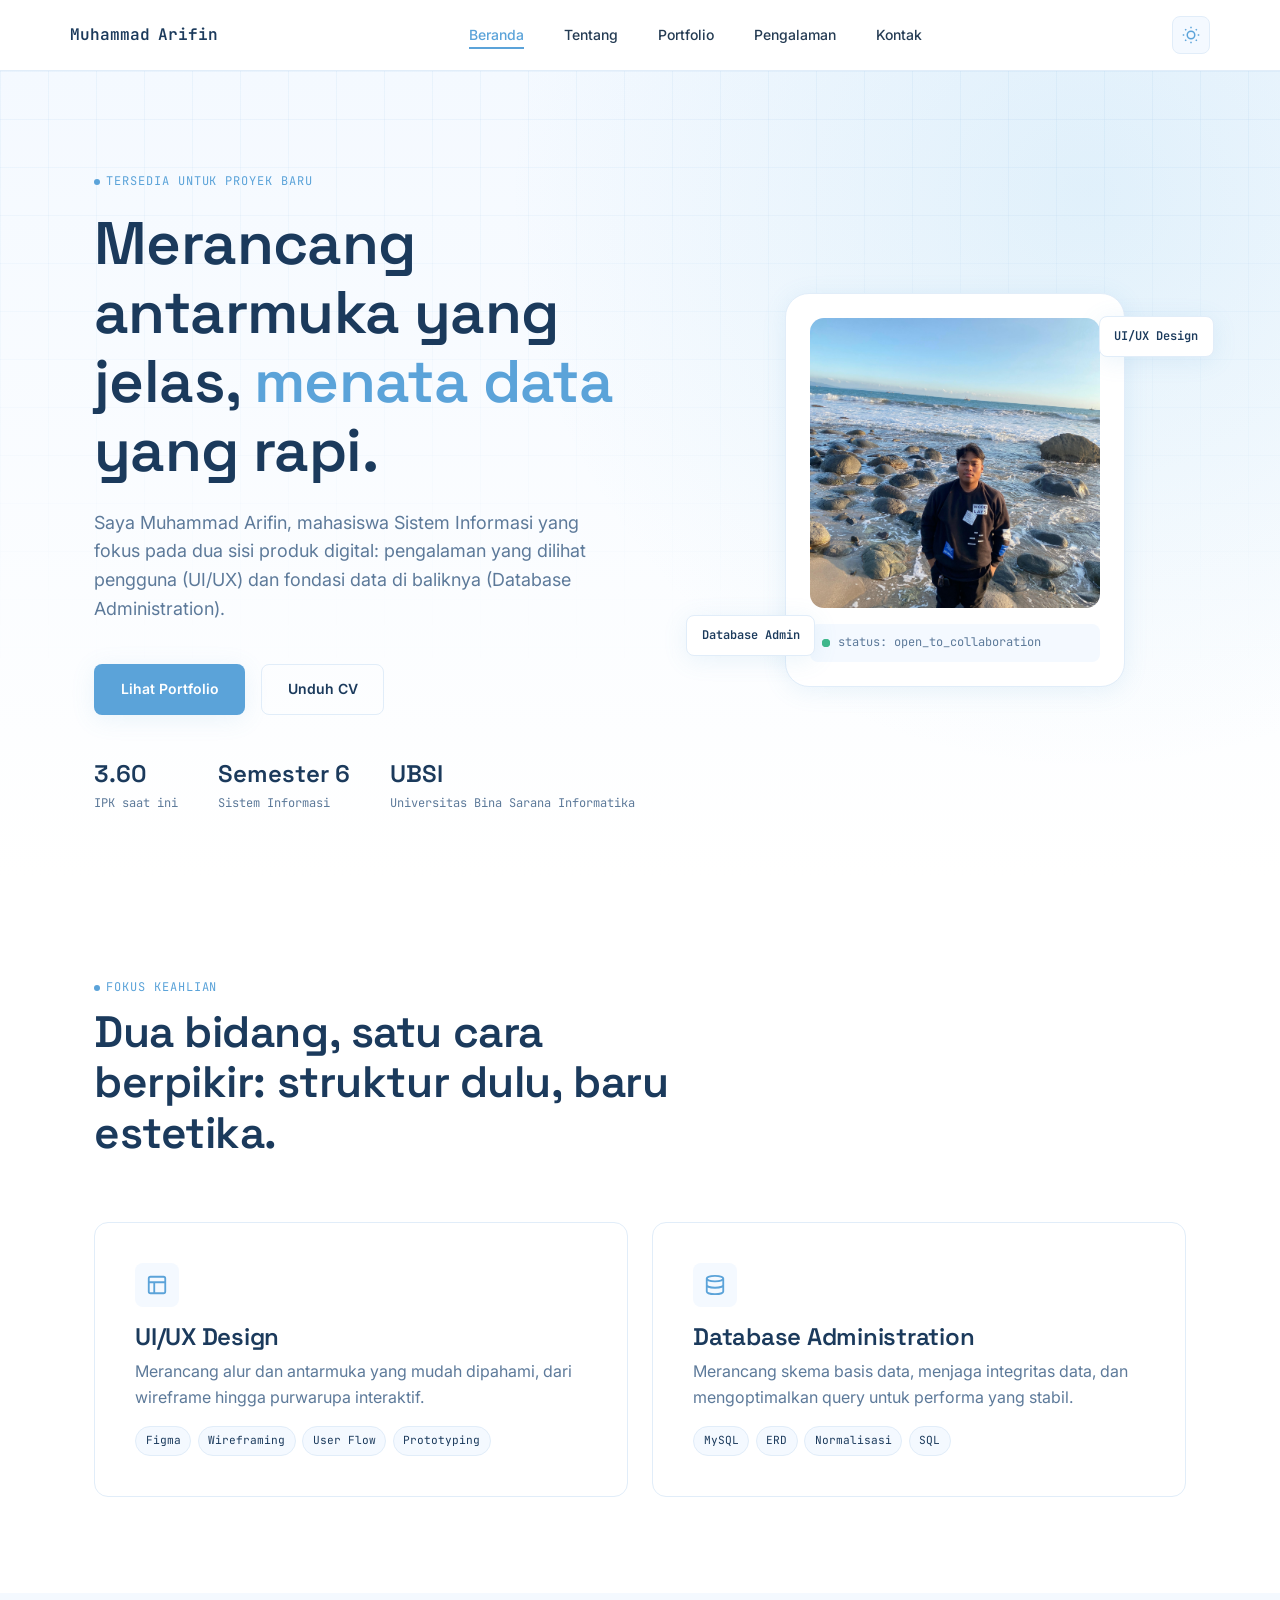
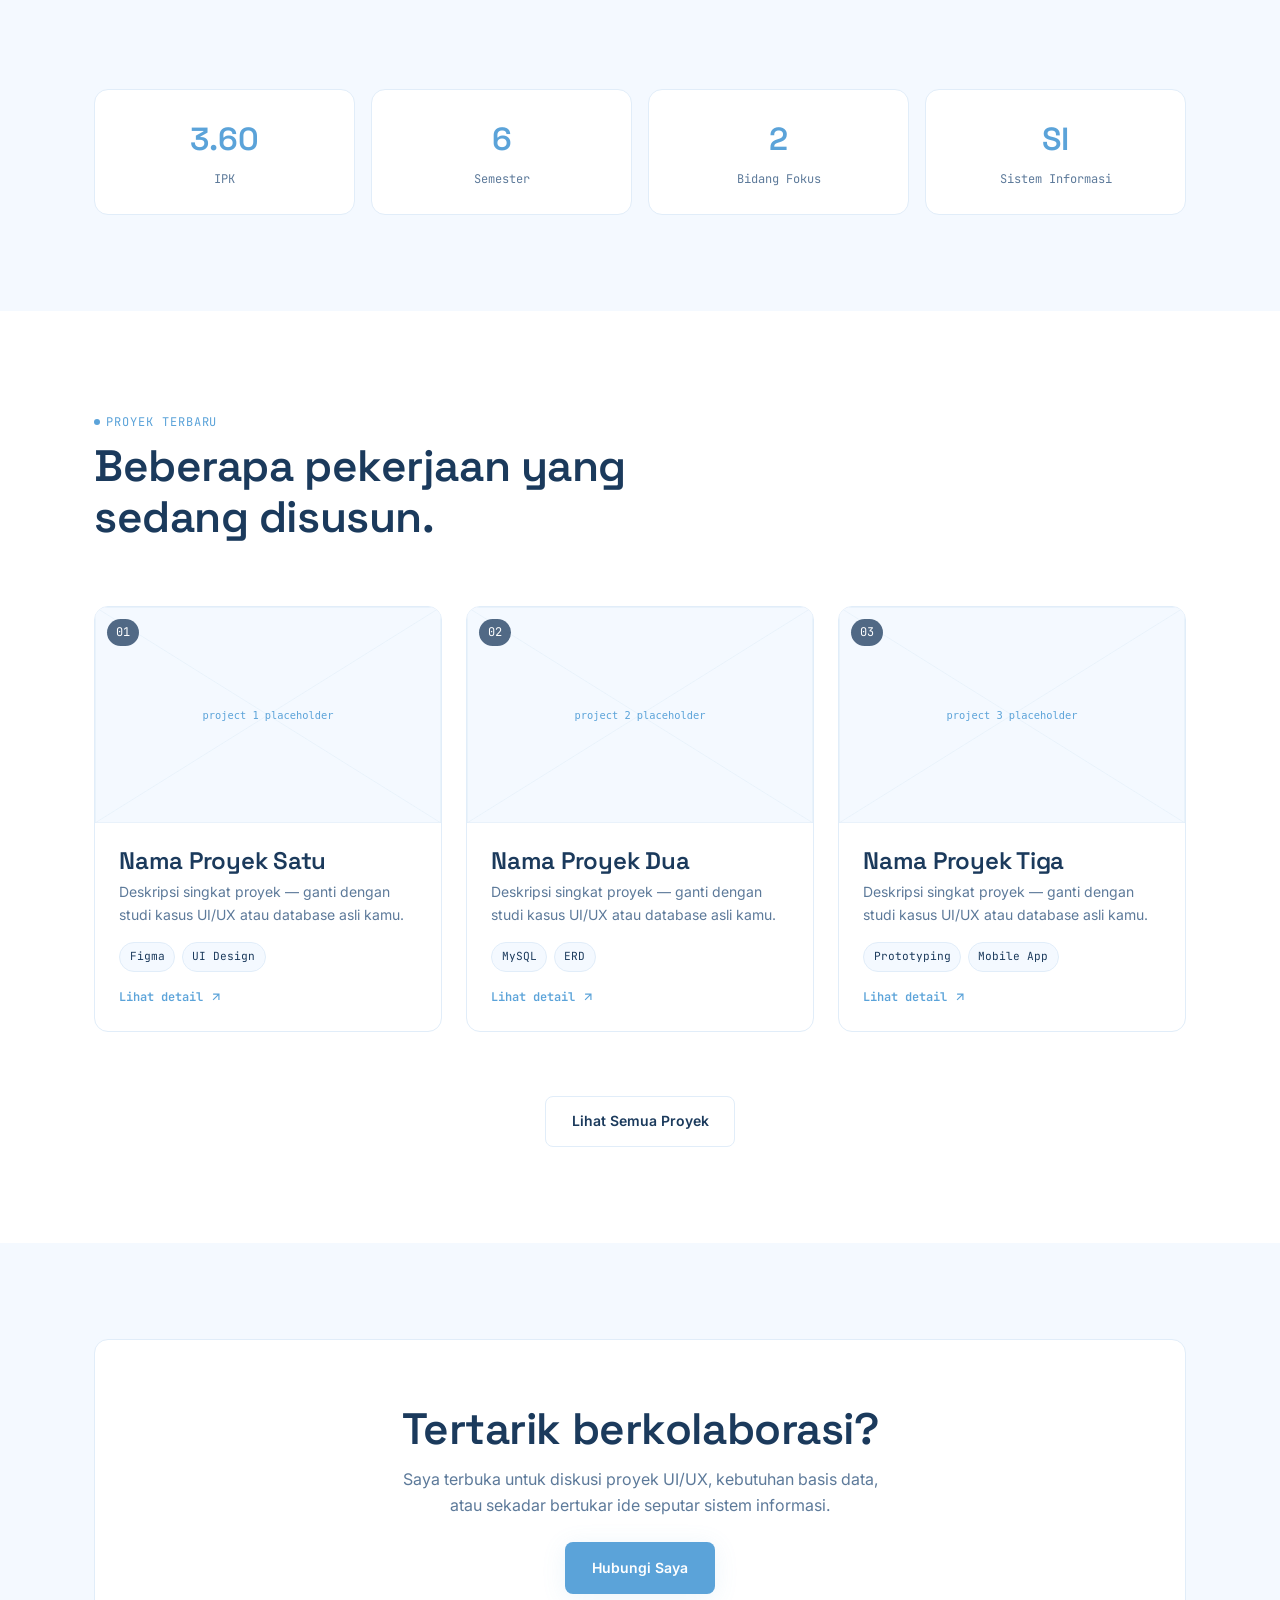
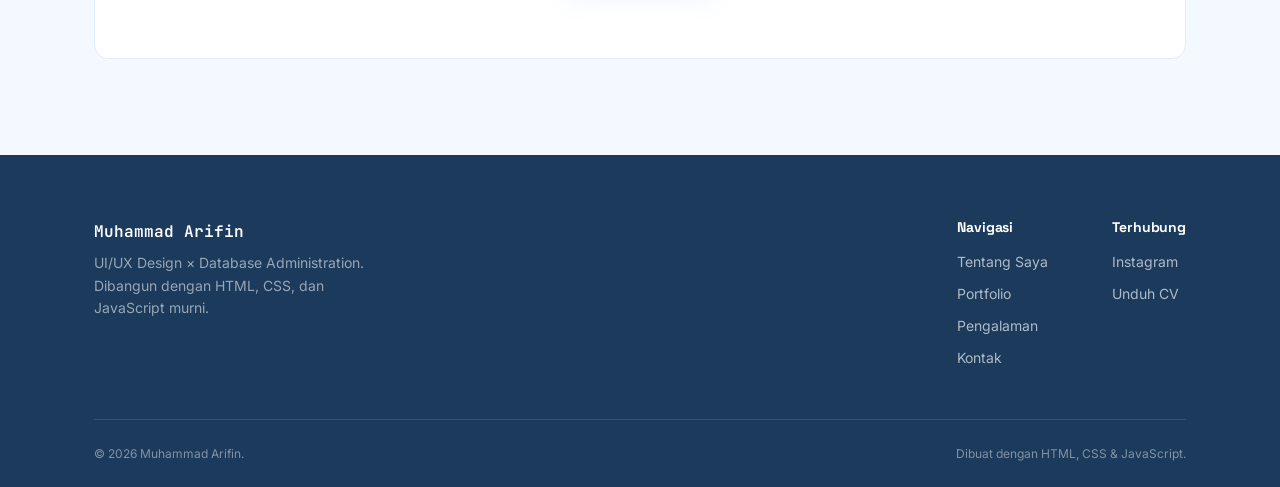
==== commit 762e6e7b: "Update profile picture to actual jpeg" ====
--- a/index.html
+++ b/index.html
@@ -60,7 +60,7 @@
         <div class="hero-visual">
           <div class="hero-card">
             <div class="hero-photo-frame">
-              <img src="assets/images/profile.jpg.svg" alt="Foto profil Muhammad Arifin" />
+              <img src="assets/images/profile.jpeg" alt="Foto profil Muhammad Arifin" />
             </div>
             <div class="hero-status">
               <span class="pulse" aria-hidden="true"></span>
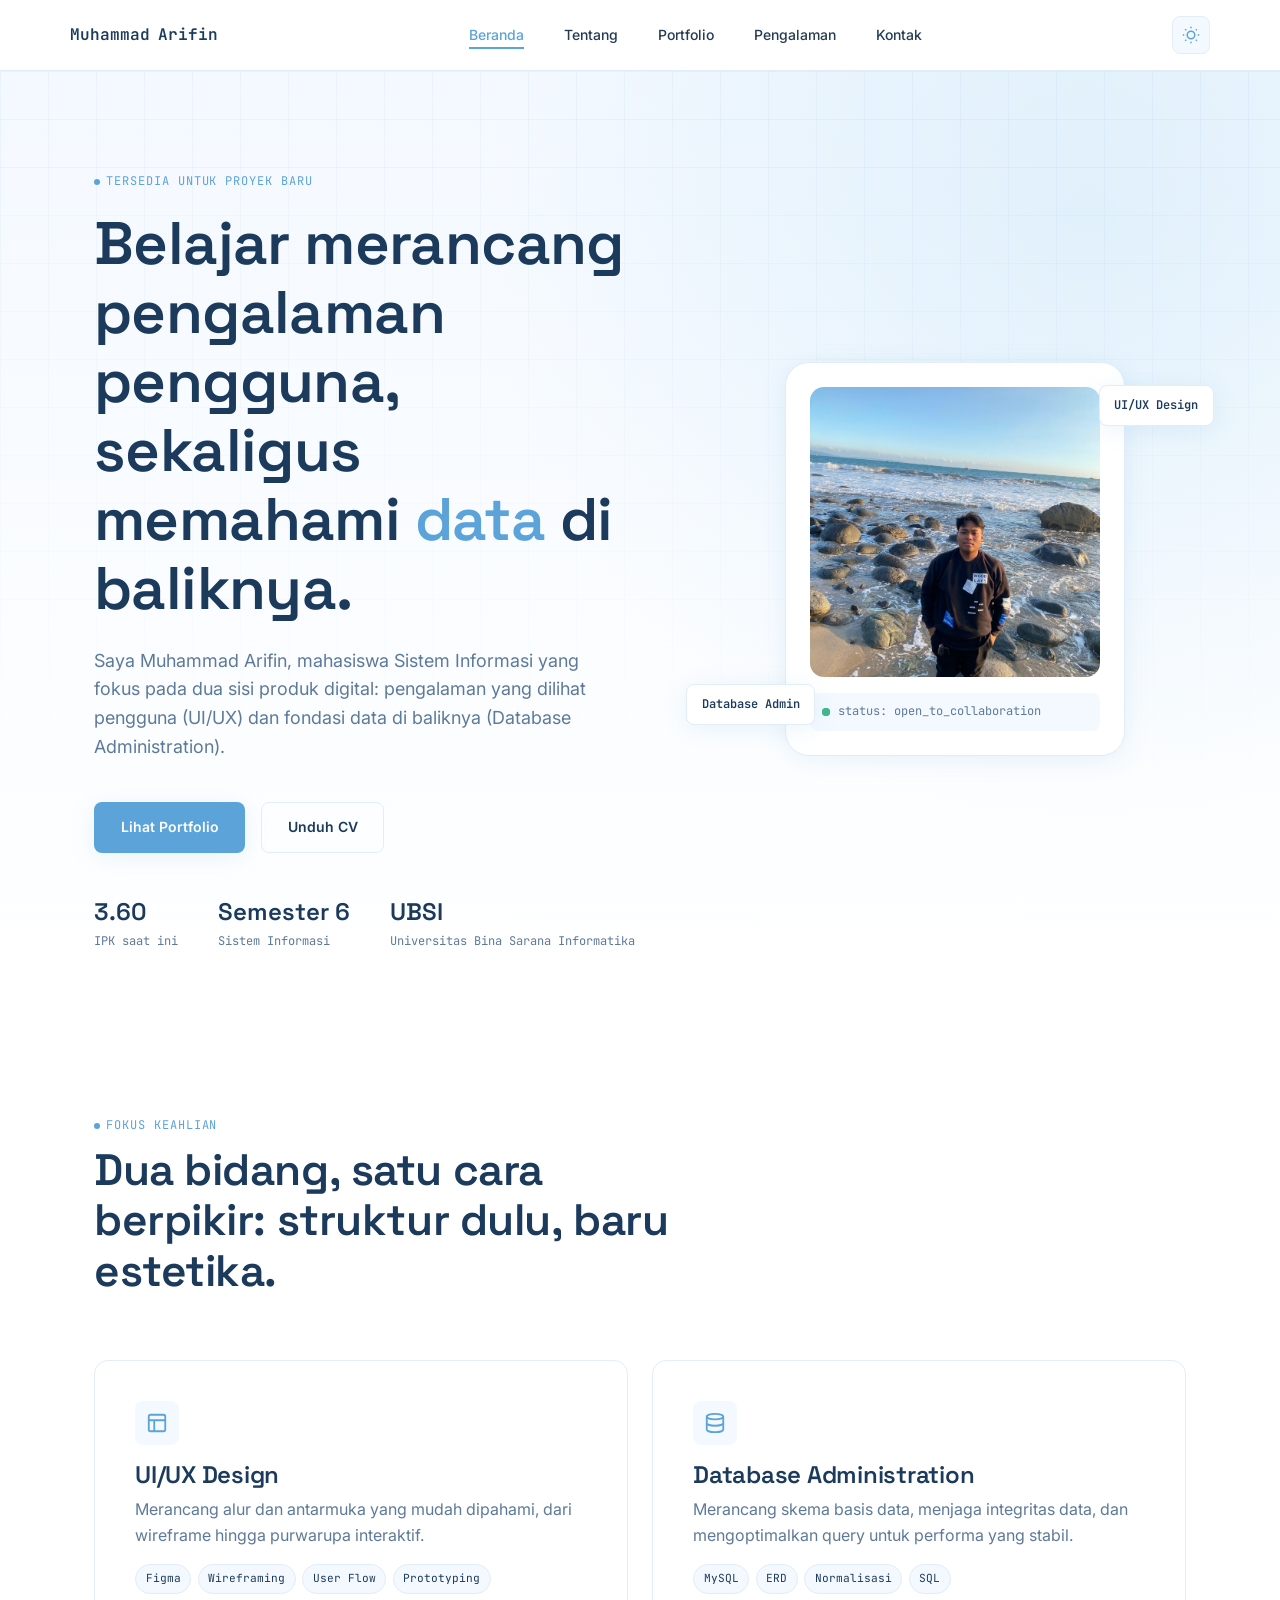
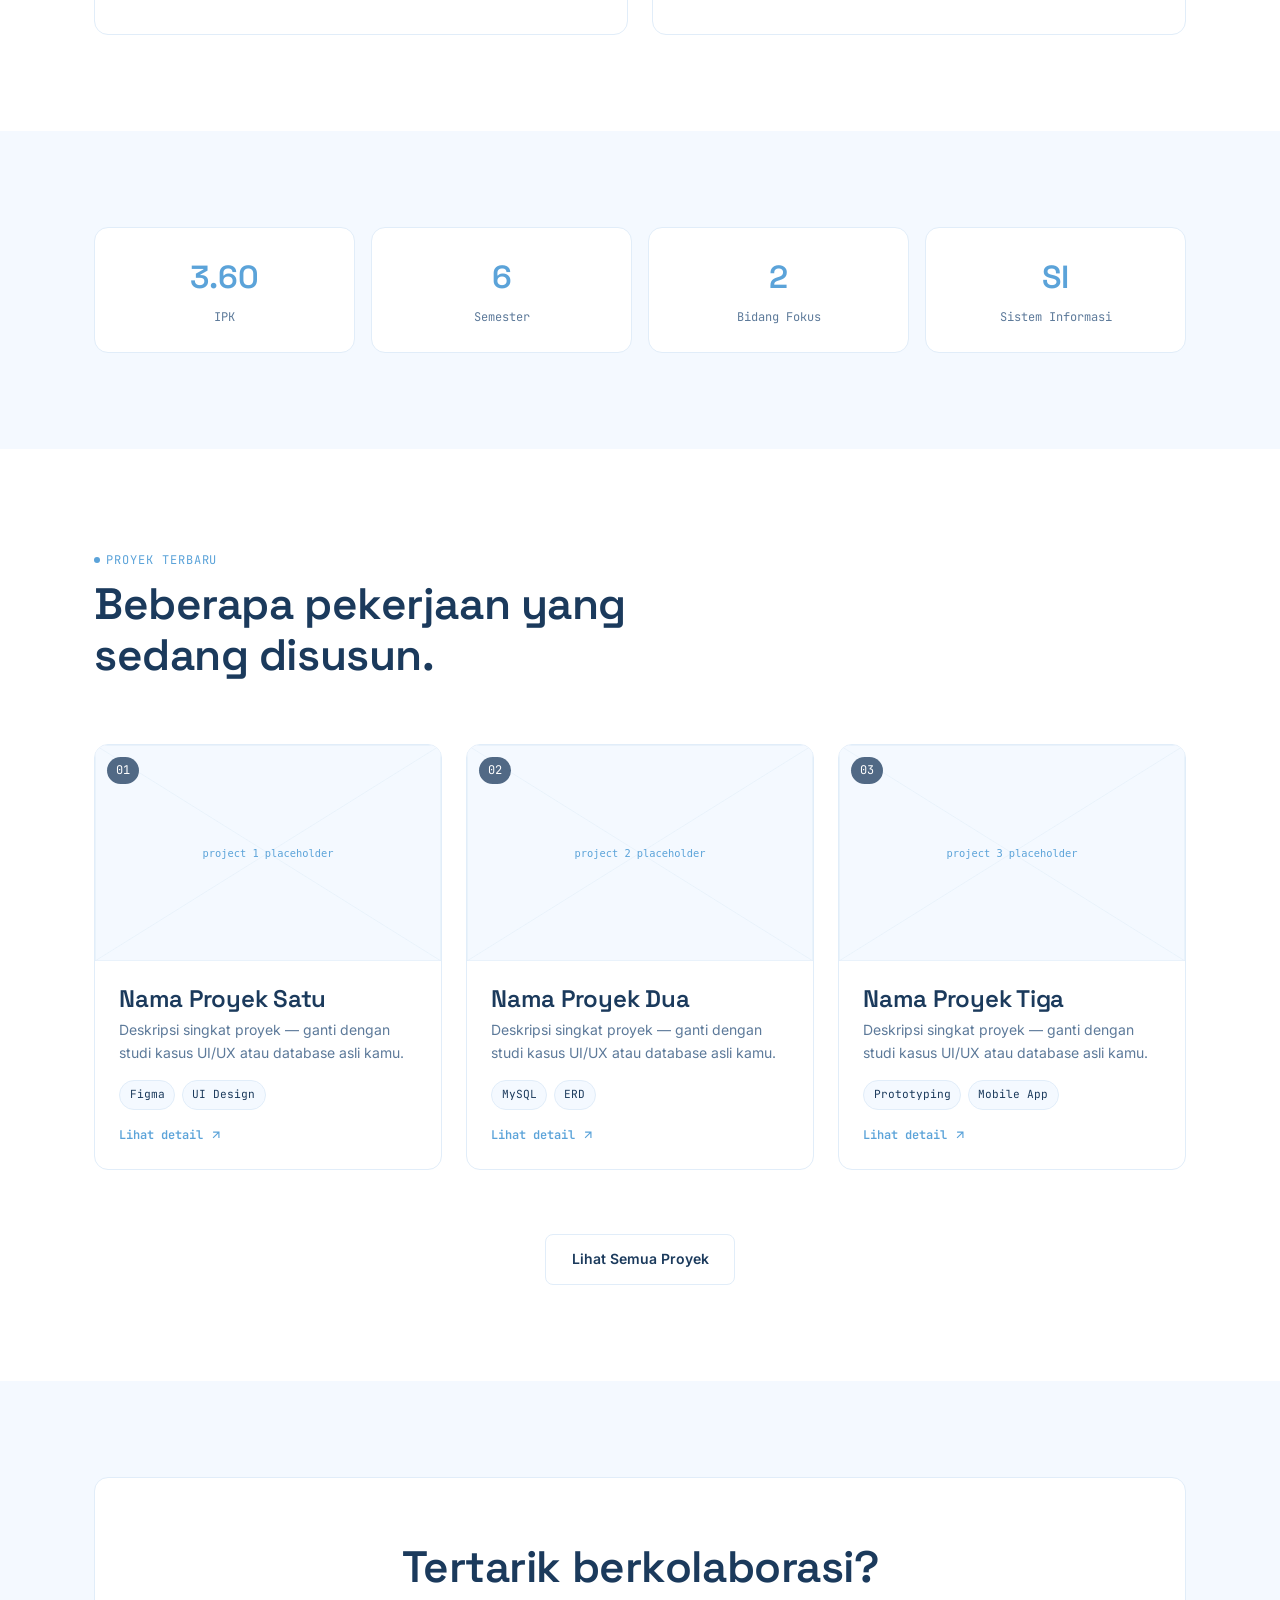
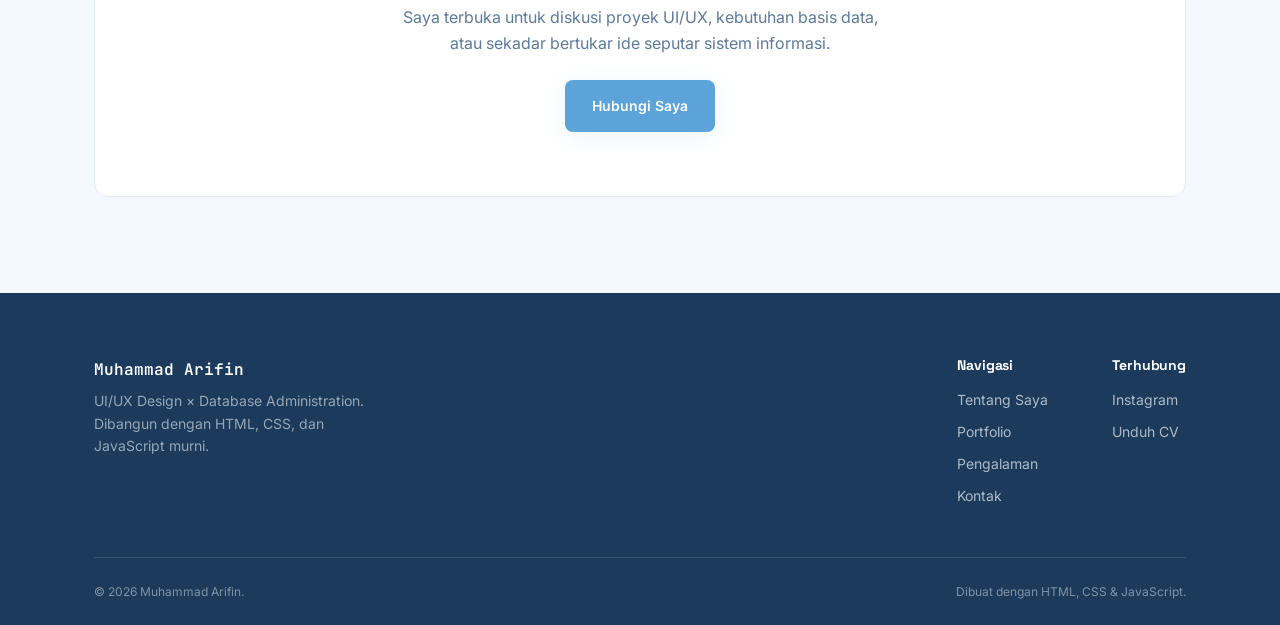
==== commit 3d7cbc3c: "Update hero heading on Beranda page" ====
--- a/index.html
+++ b/index.html
@@ -41,7 +41,7 @@
       <div class="container hero-inner">
         <div class="hero-text">
           <span class="eyebrow">tersedia untuk proyek baru</span>
-          <h1>Merancang antarmuka yang jelas, <span class="highlight">menata data</span> yang rapi.</h1>
+          <h1>Belajar merancang pengalaman pengguna, sekaligus memahami <span class="highlight">data</span> di baliknya.</h1>
           <p class="hero-lead">
             Saya Muhammad Arifin, mahasiswa Sistem Informasi yang fokus pada dua sisi produk digital:
             pengalaman yang dilihat pengguna (UI/UX) dan fondasi data di baliknya (Database Administration).
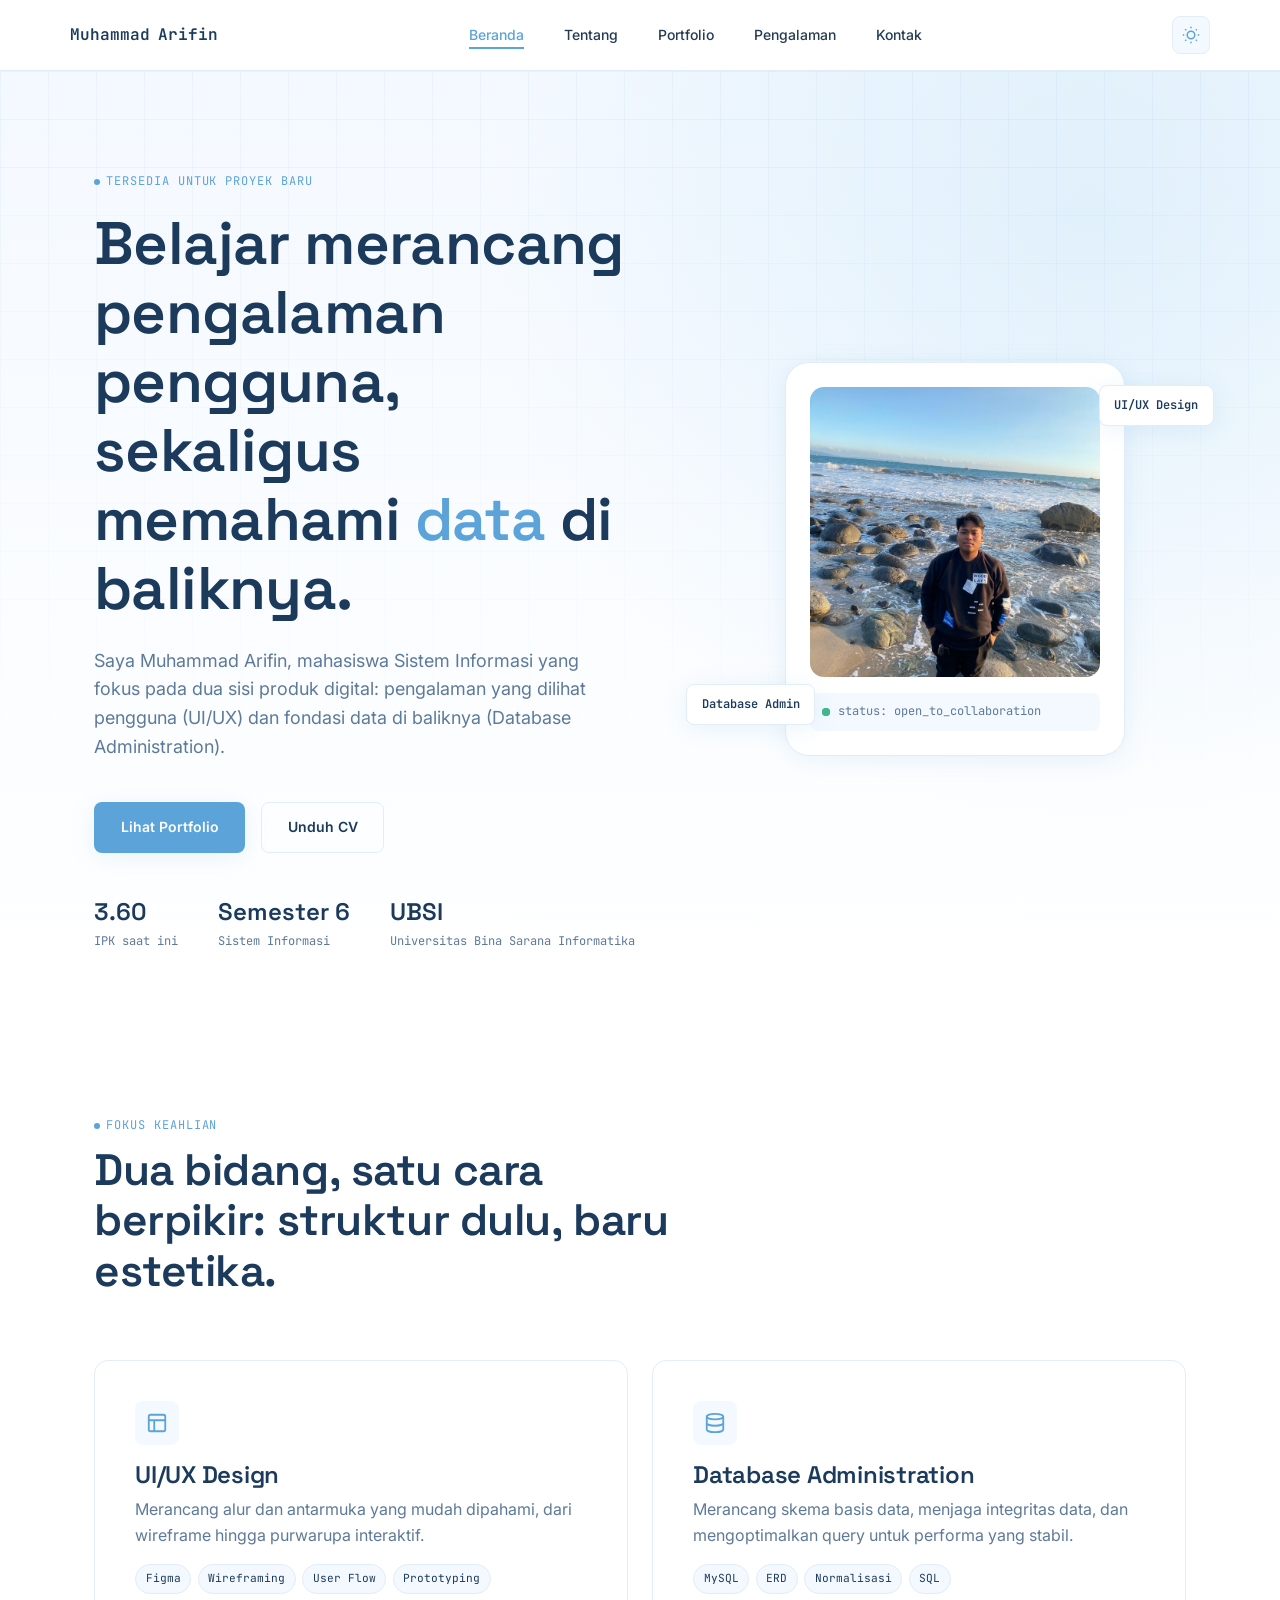
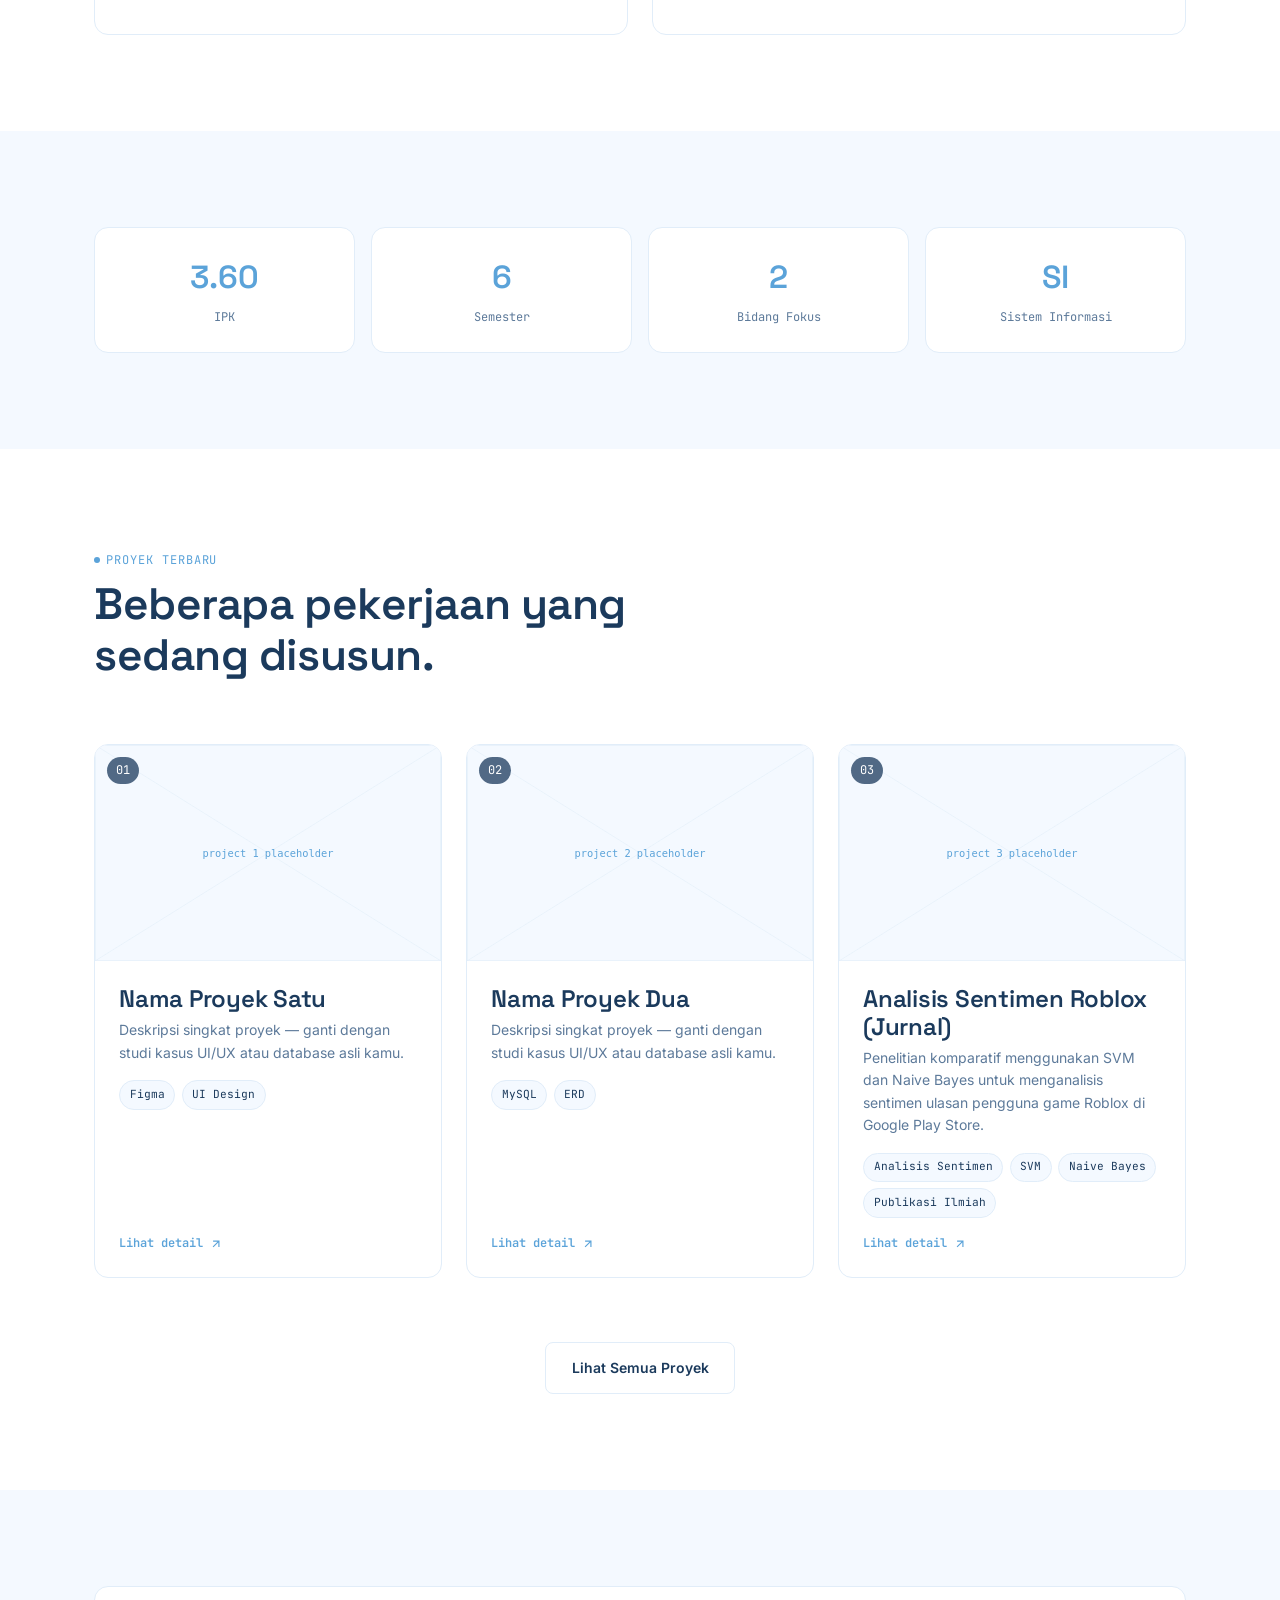
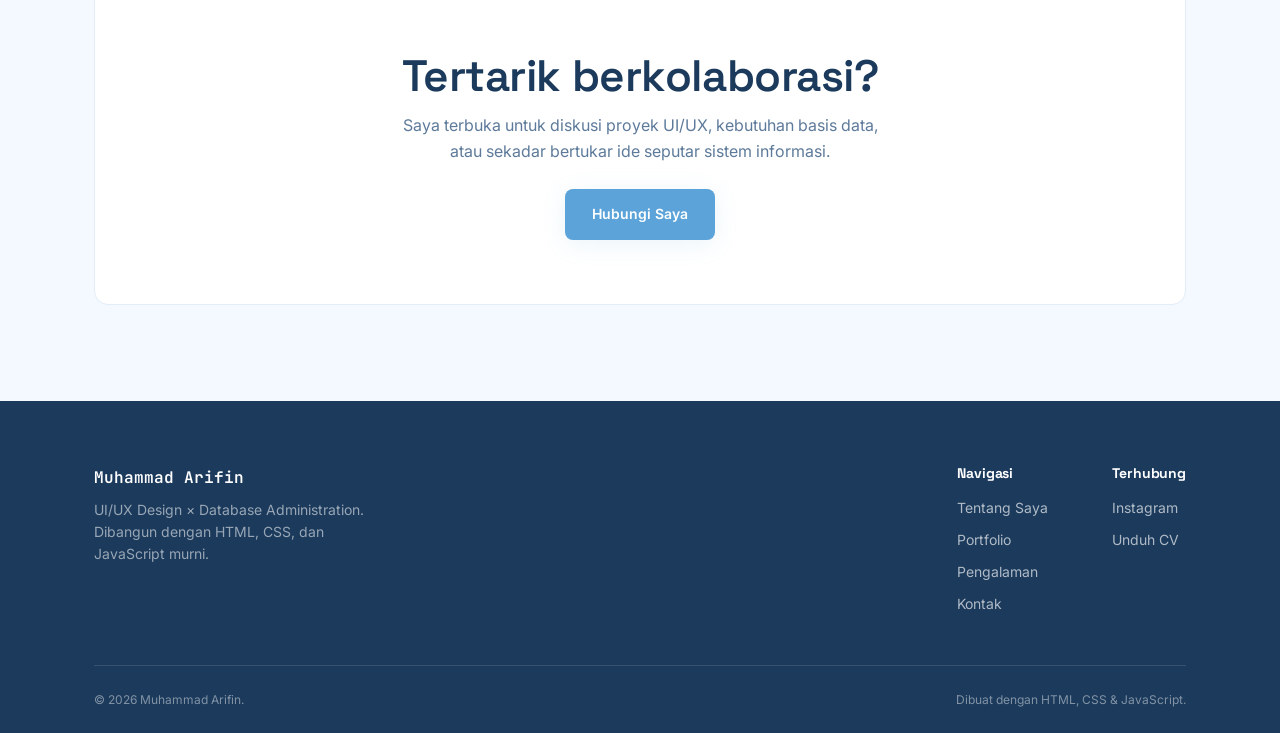
==== commit a92a53f1: "Add Roblox Sentiment Analysis scientific journal as Project 3" ====
--- a/index.html
+++ b/index.html
@@ -185,13 +185,13 @@
           <article class="project-card reveal">
             <div class="project-thumb">
               <span class="project-index">03</span>
-              <img src="assets/images/project3.jpg.svg" alt="Thumbnail proyek 3" />
+              <img src="assets/images/project3.jpg.svg" alt="Thumbnail Analisis Sentimen Roblox" />
             </div>
             <div class="project-body">
-              <h3>Nama Proyek Tiga</h3>
-              <p>Deskripsi singkat proyek — ganti dengan studi kasus UI/UX atau database asli kamu.</p>
+              <h3>Analisis Sentimen Roblox (Jurnal)</h3>
+              <p>Penelitian komparatif menggunakan SVM dan Naive Bayes untuk menganalisis sentimen ulasan pengguna game Roblox di Google Play Store.</p>
               <div class="project-tags">
-                <span class="tag">Prototyping</span><span class="tag">Mobile App</span>
+                <span class="tag">Analisis Sentimen</span><span class="tag">SVM</span><span class="tag">Naive Bayes</span><span class="tag">Publikasi Ilmiah</span>
               </div>
               <a href="pages/project-detail3.html" class="project-link">
                 Lihat detail
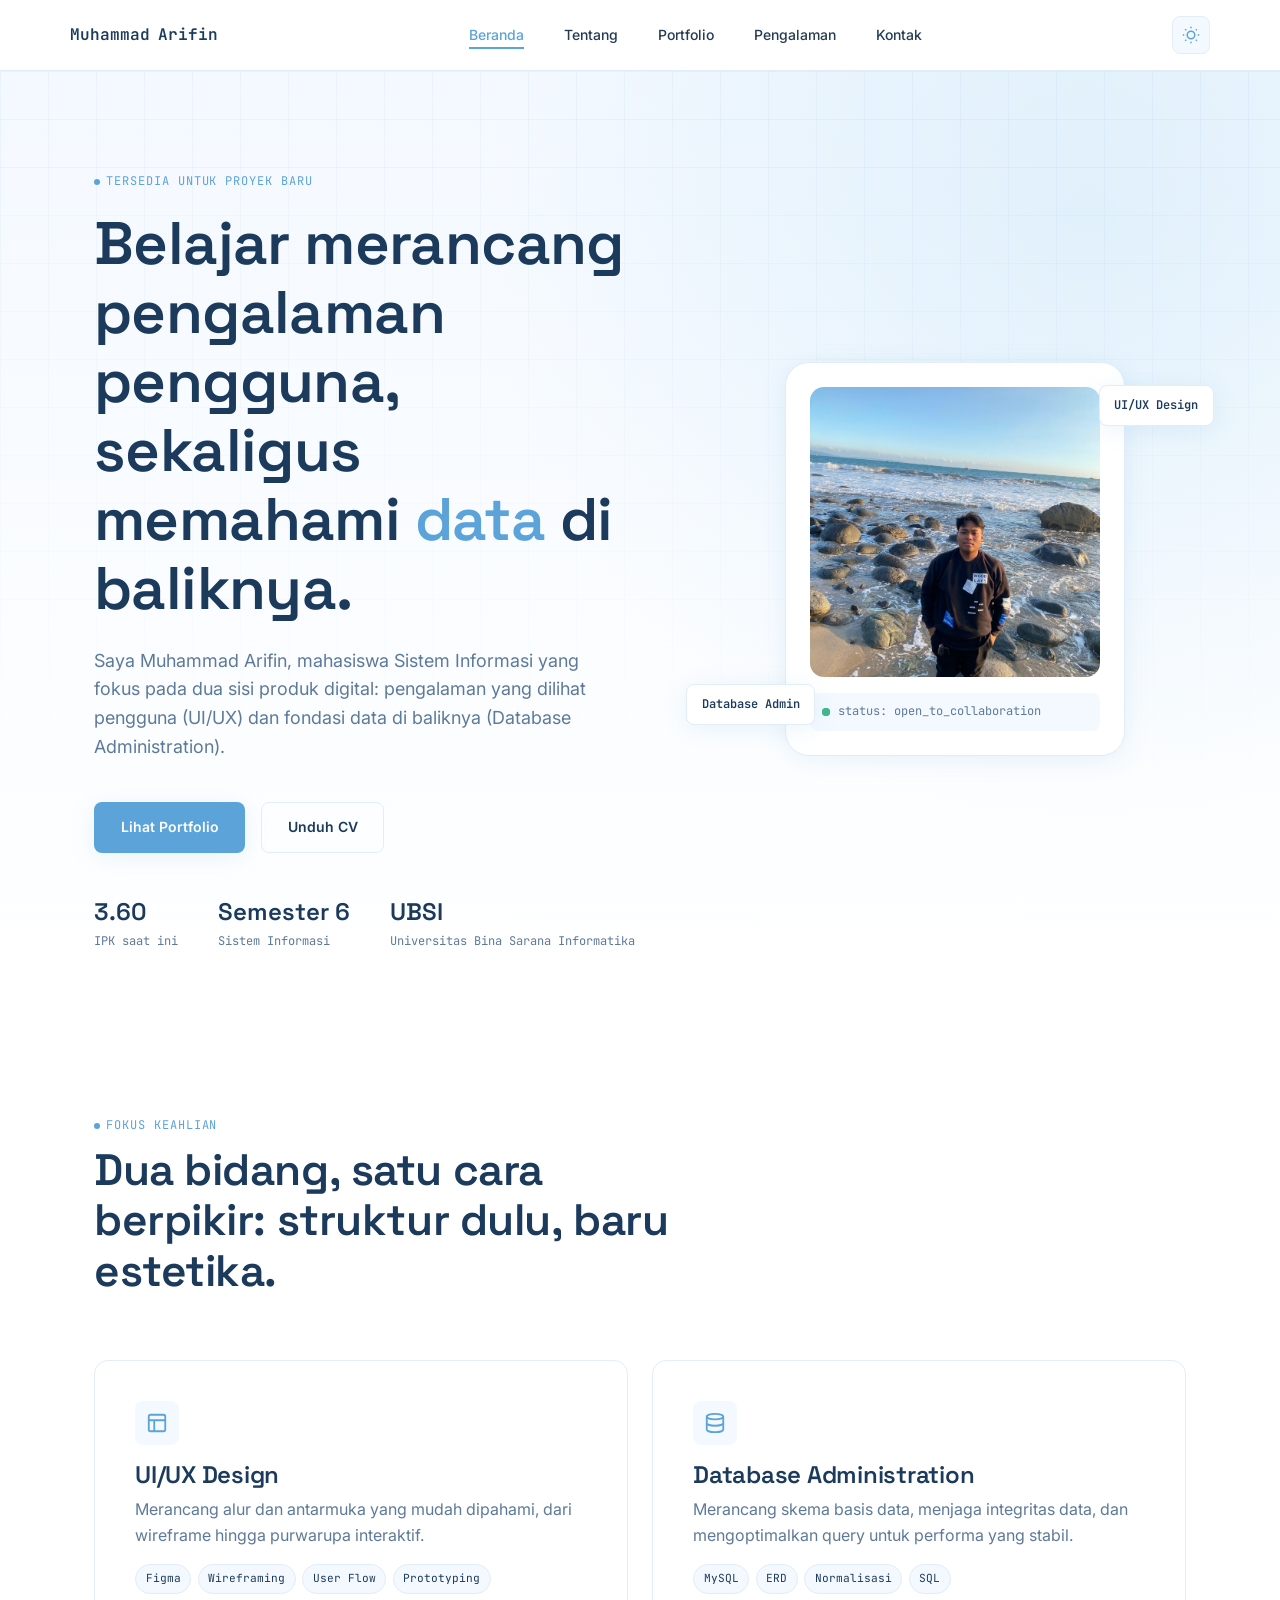
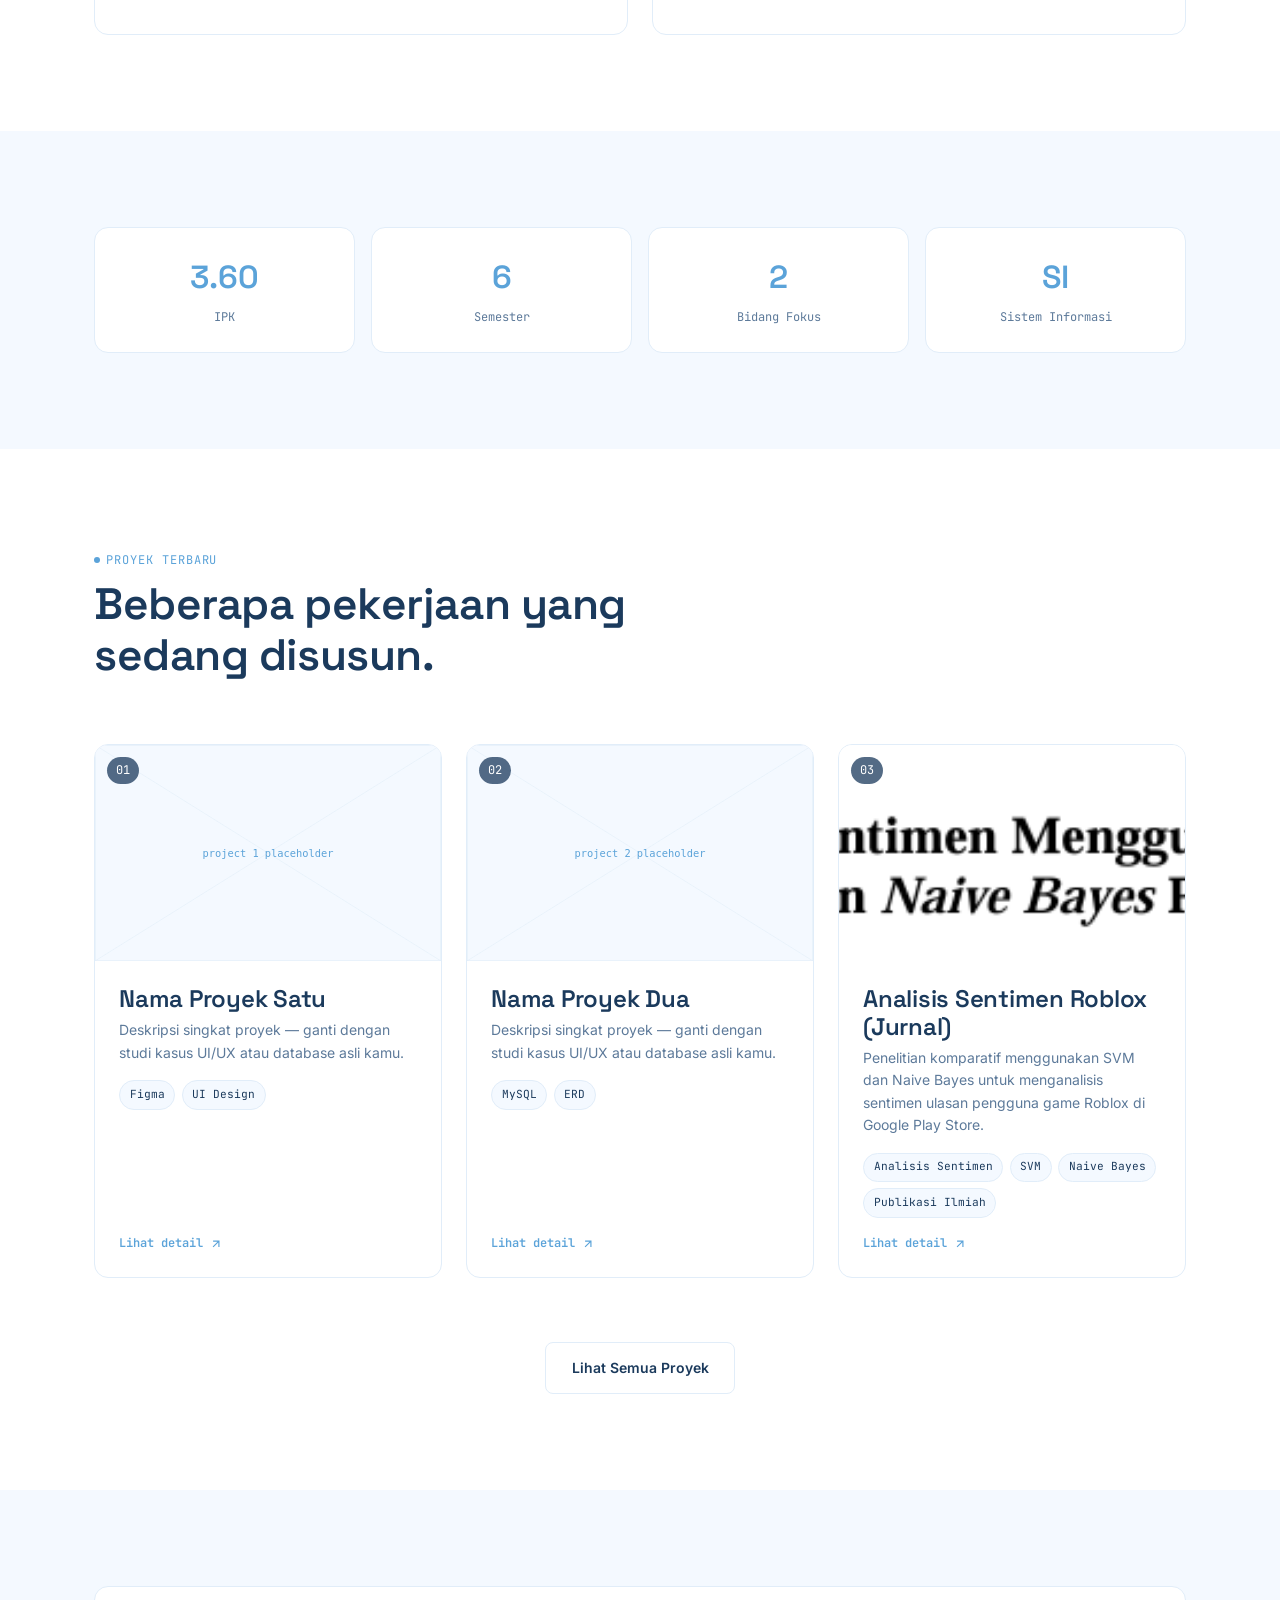
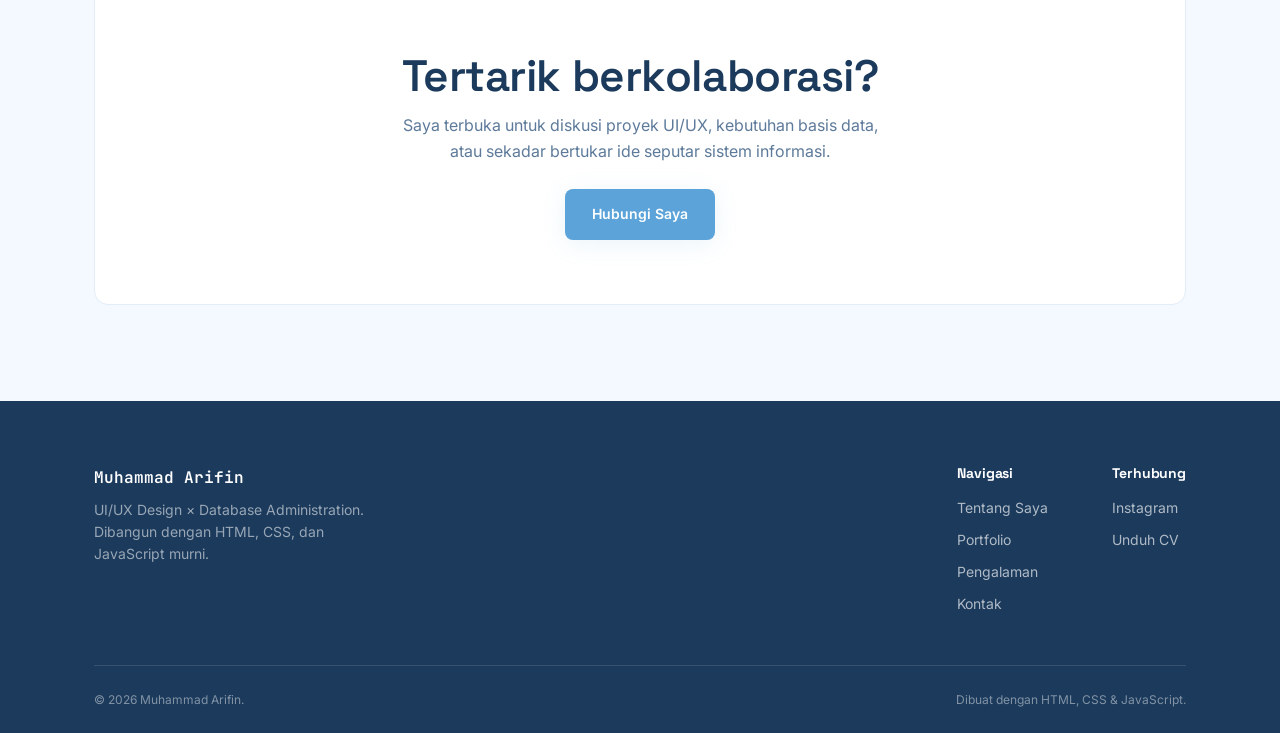
==== commit 42a99302: "Update Project 3 thumbnail with roblox_journal.png image" ====
--- a/index.html
+++ b/index.html
@@ -185,7 +185,7 @@
           <article class="project-card reveal">
             <div class="project-thumb">
               <span class="project-index">03</span>
-              <img src="assets/images/project3.jpg.svg" alt="Thumbnail Analisis Sentimen Roblox" />
+              <img src="assets/images/roblox_journal.png" alt="Thumbnail Analisis Sentimen Roblox" />
             </div>
             <div class="project-body">
               <h3>Analisis Sentimen Roblox (Jurnal)</h3>
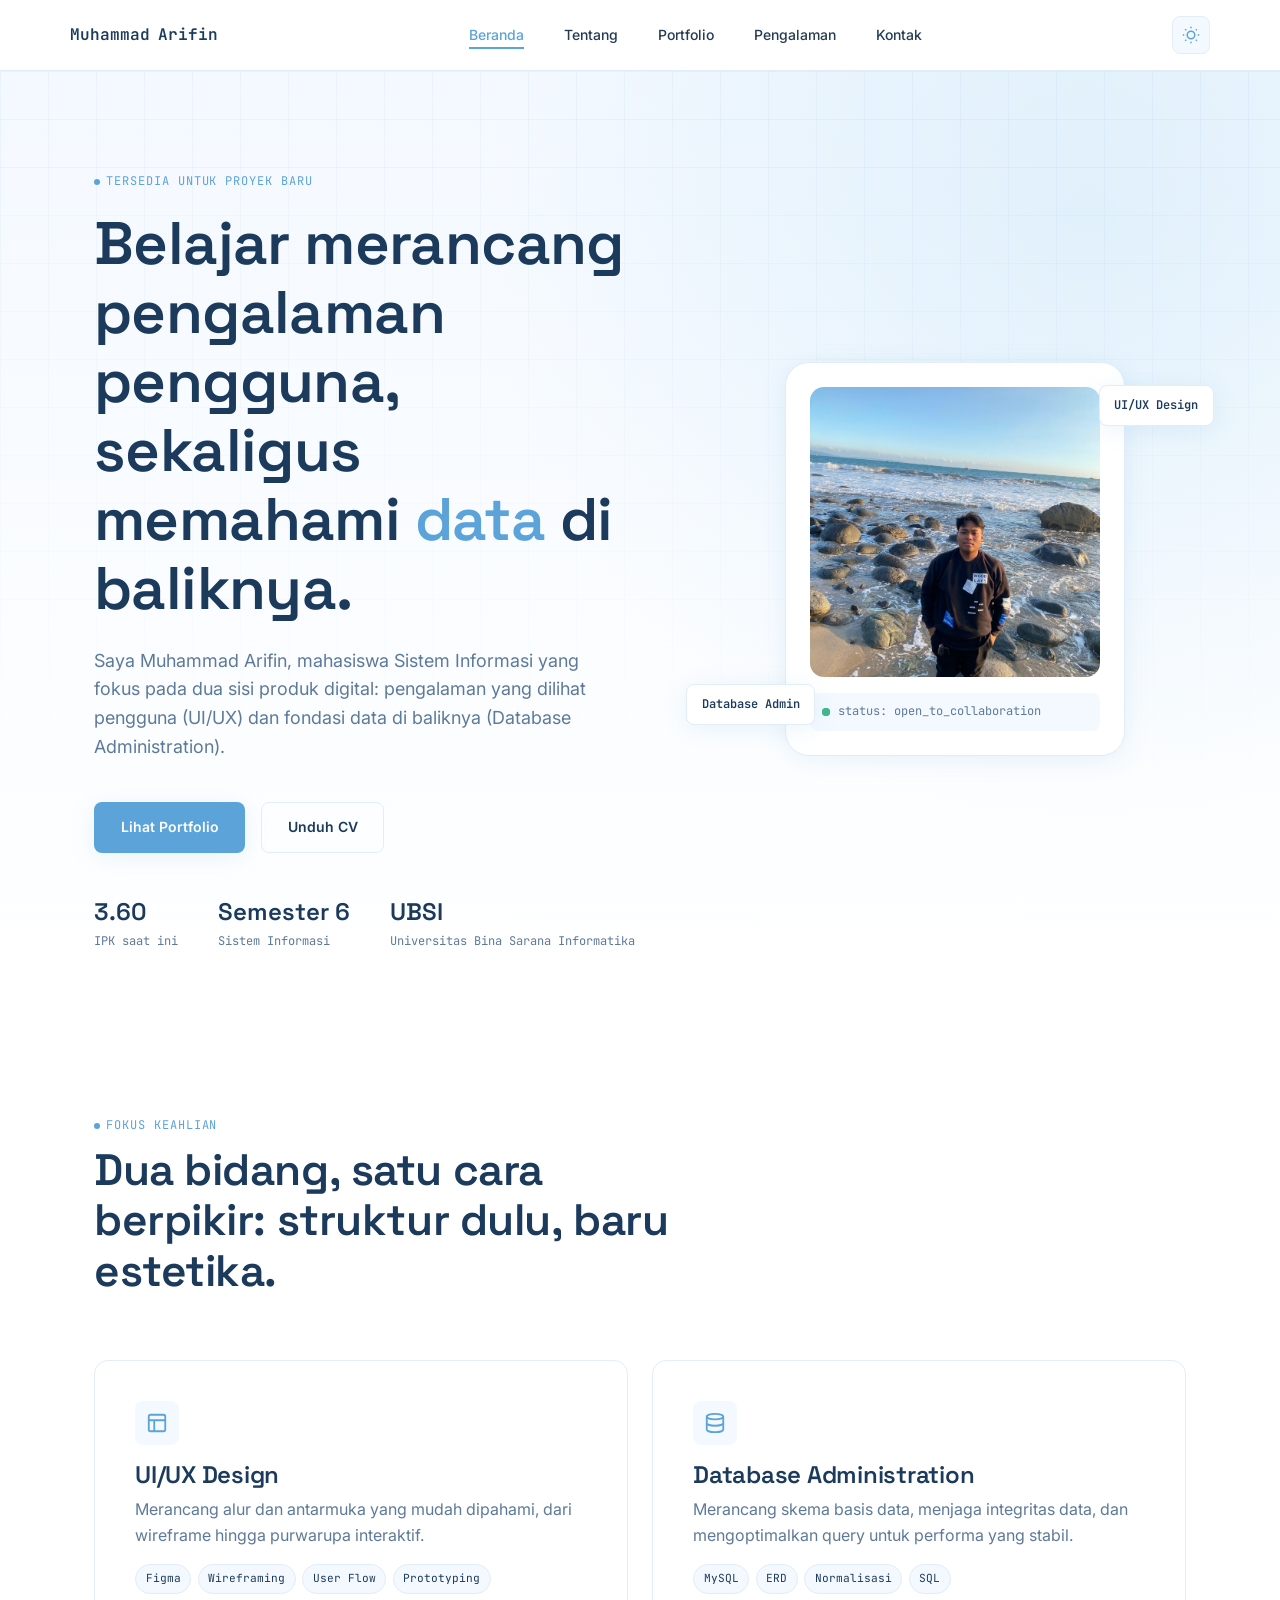
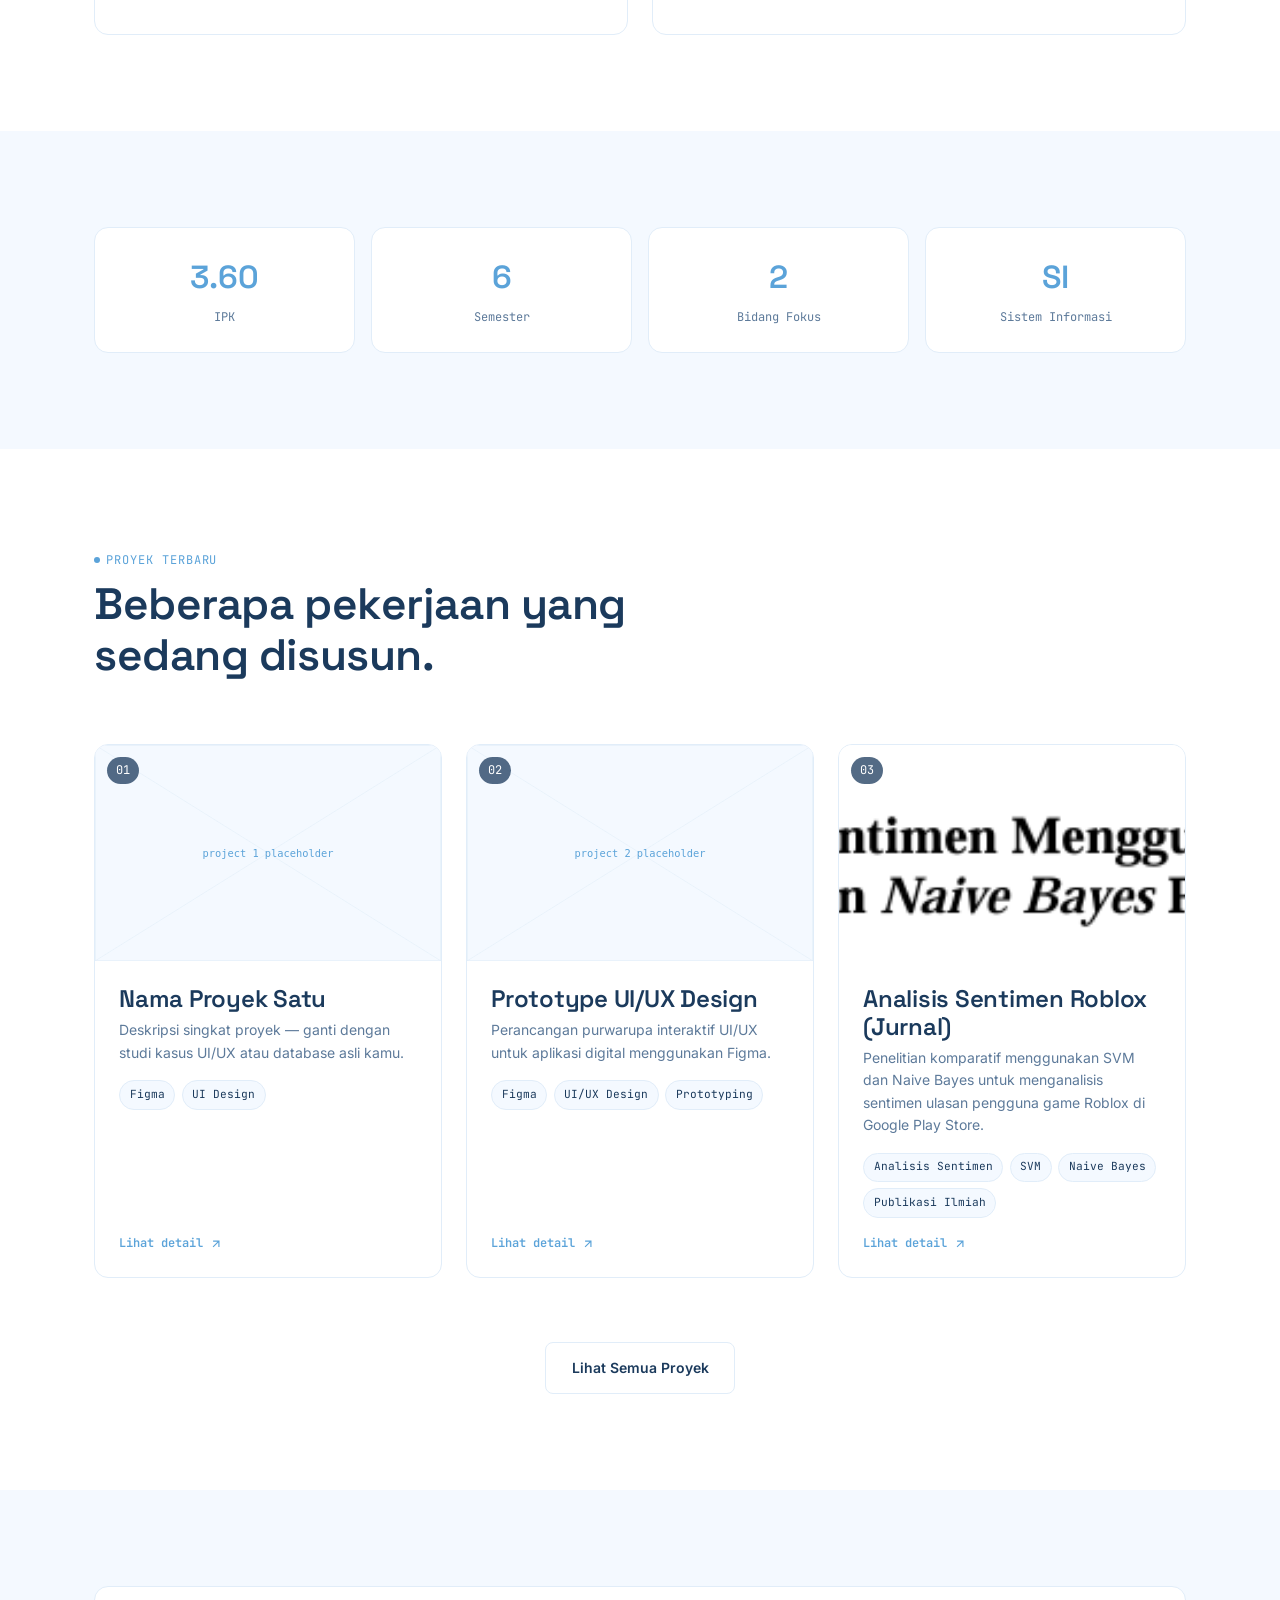
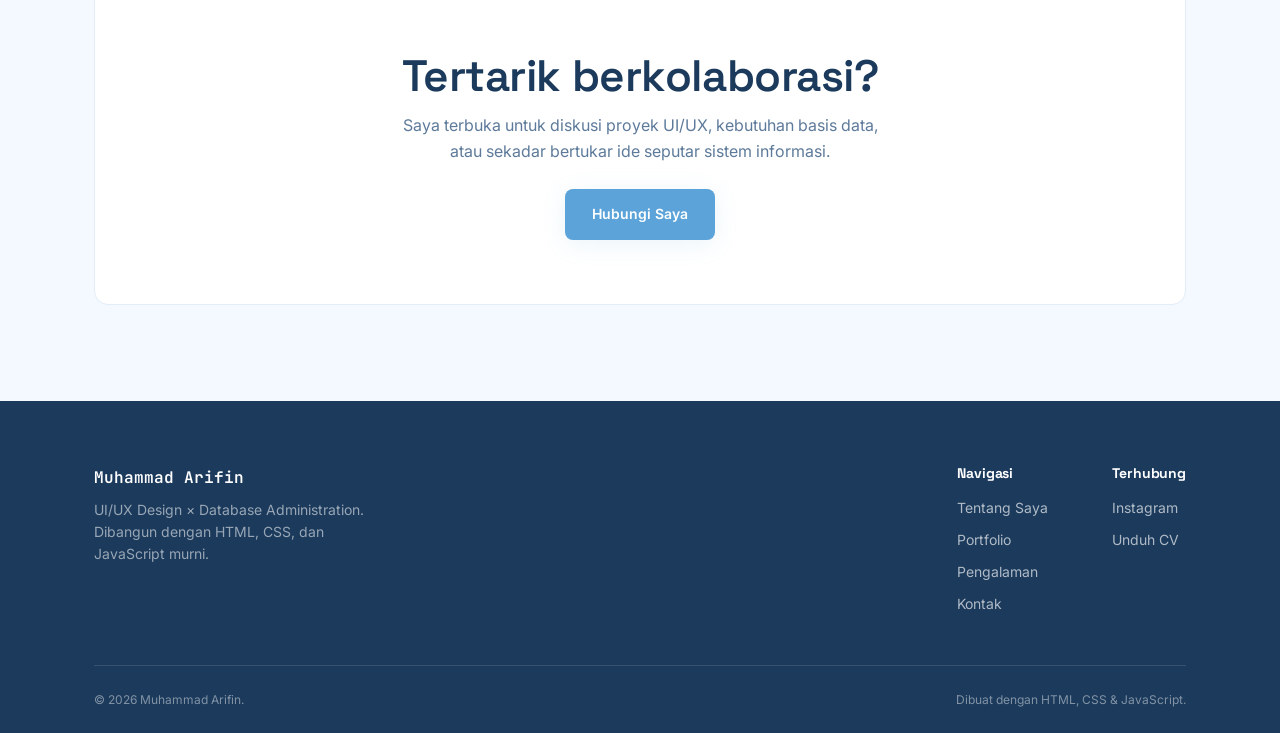
==== commit ea629d66: "Link Figma UI/UX prototype to Project 2" ====
--- a/index.html
+++ b/index.html
@@ -170,10 +170,10 @@
               <img src="assets/images/project2.jpg.svg" alt="Thumbnail proyek 2" />
             </div>
             <div class="project-body">
-              <h3>Nama Proyek Dua</h3>
-              <p>Deskripsi singkat proyek — ganti dengan studi kasus UI/UX atau database asli kamu.</p>
+              <h3>Prototype UI/UX Design</h3>
+              <p>Perancangan purwarupa interaktif UI/UX untuk aplikasi digital menggunakan Figma.</p>
               <div class="project-tags">
-                <span class="tag">MySQL</span><span class="tag">ERD</span>
+                <span class="tag">Figma</span><span class="tag">UI/UX Design</span><span class="tag">Prototyping</span>
               </div>
               <a href="pages/project-detail2.html" class="project-link">
                 Lihat detail
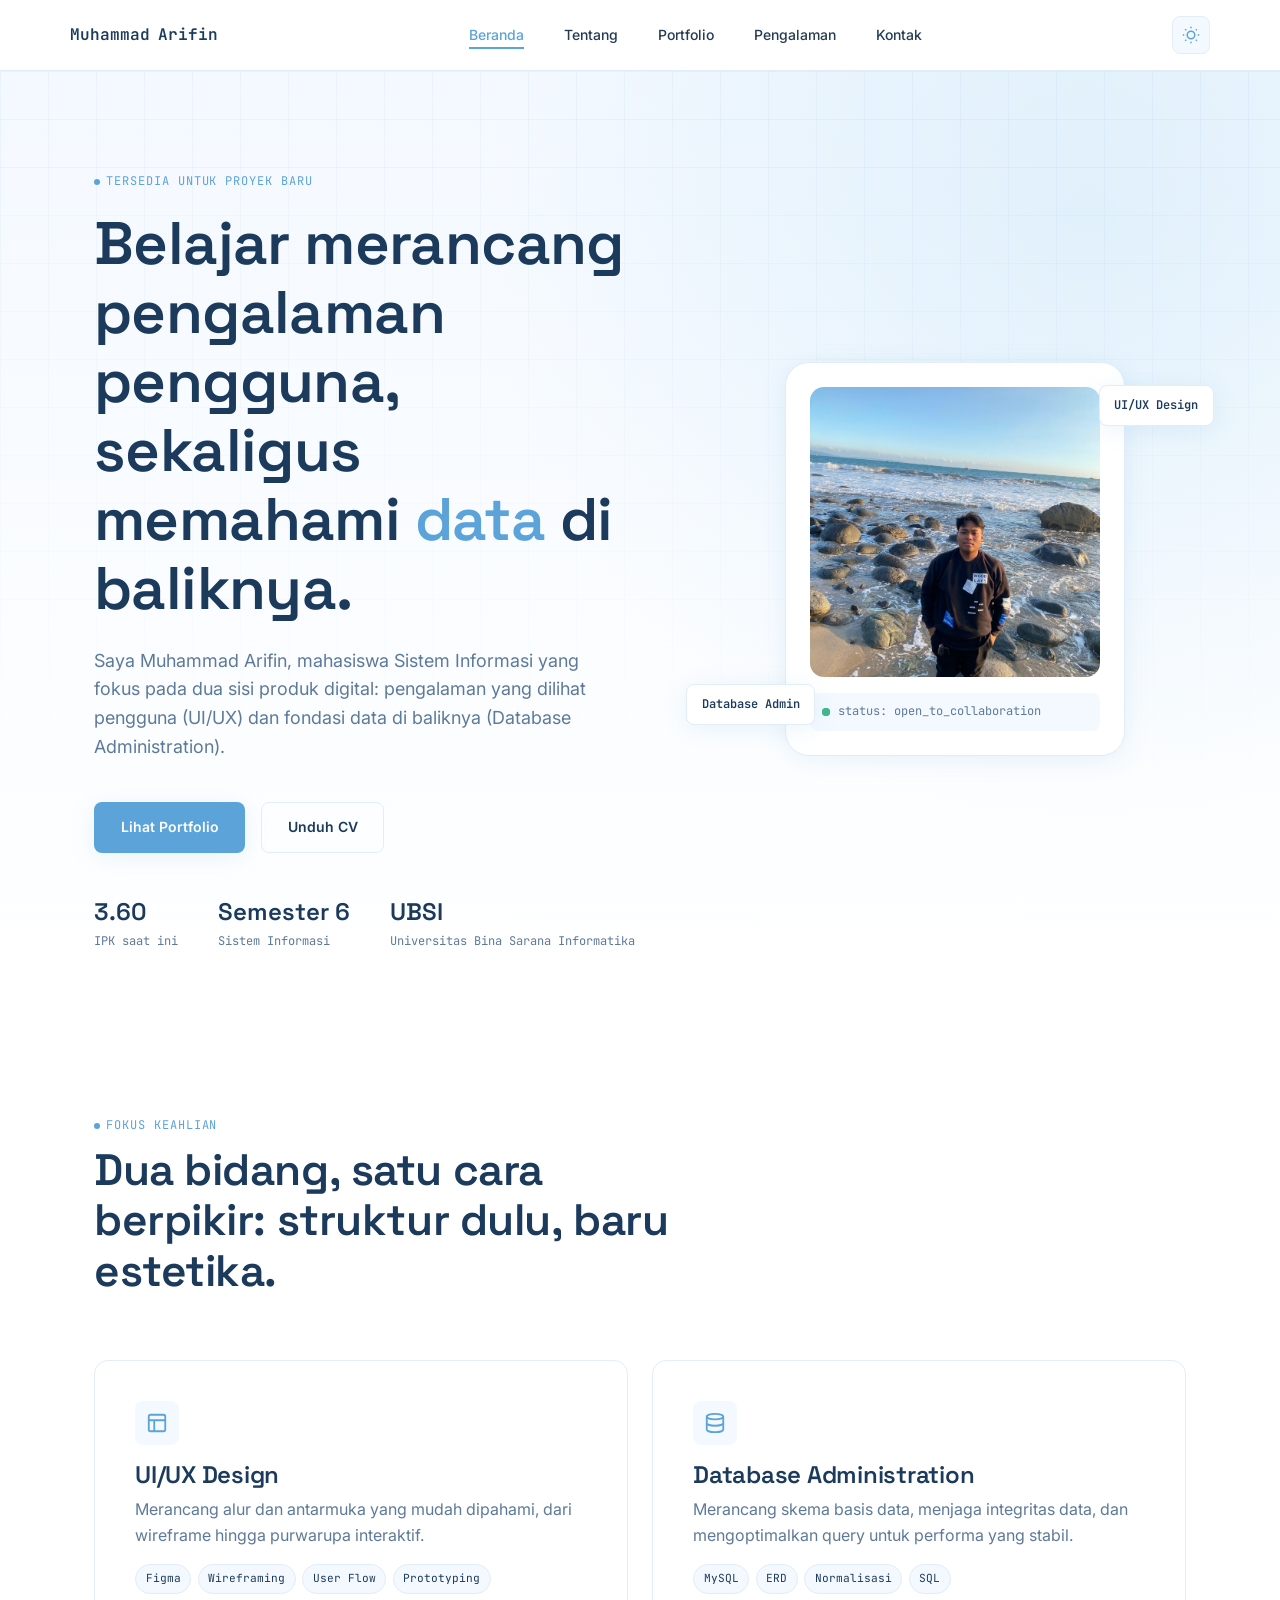
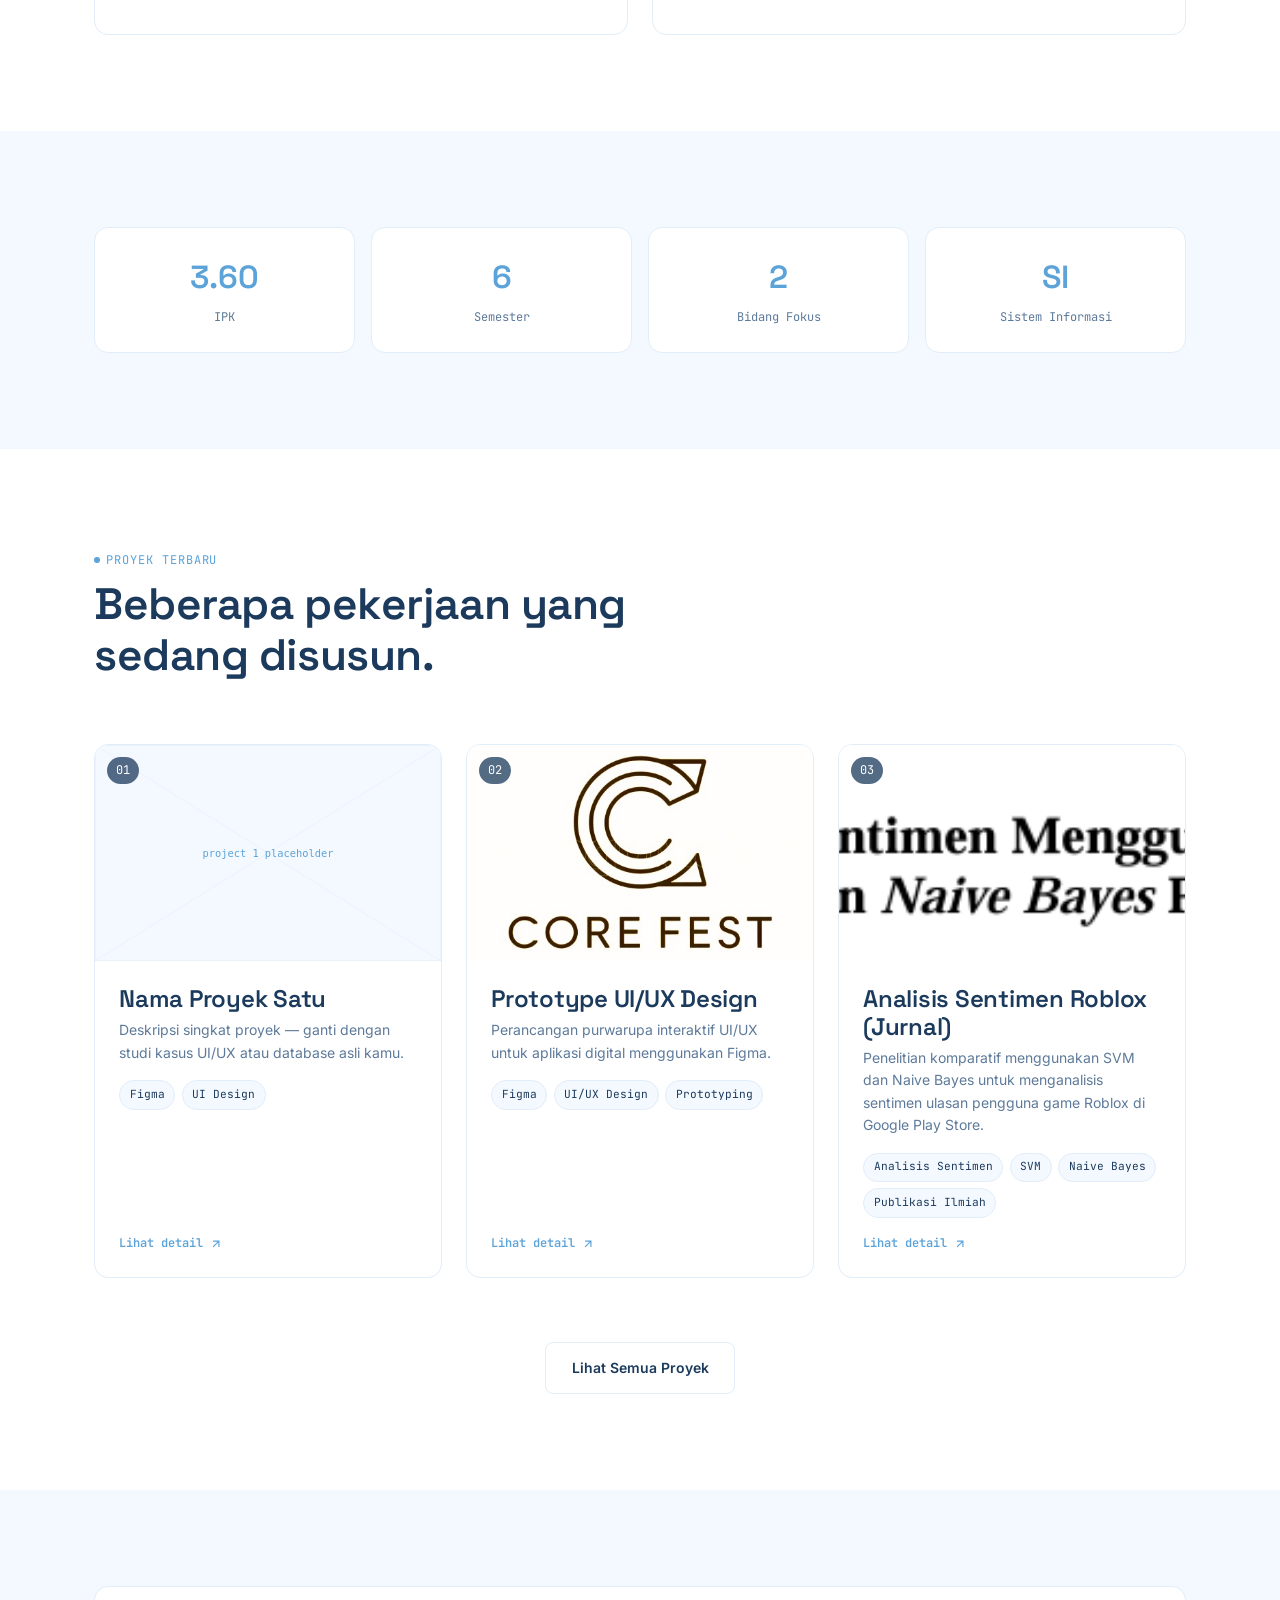
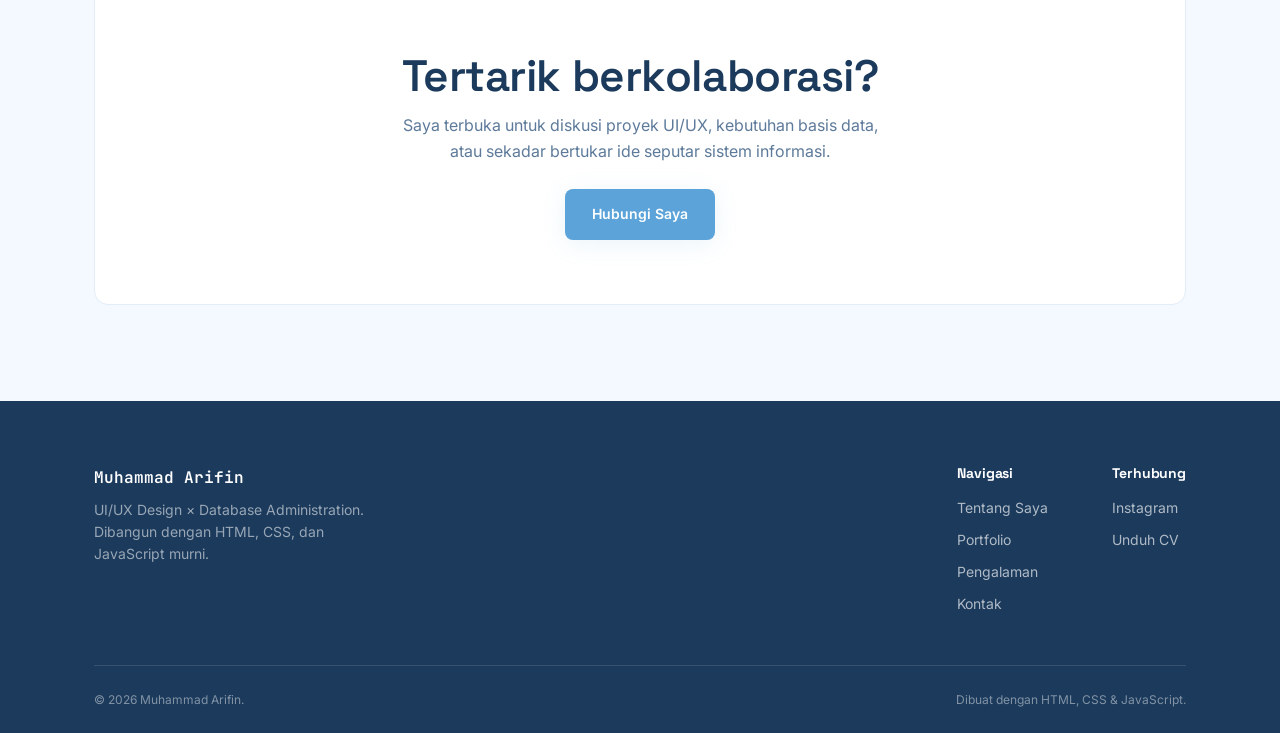
==== commit fcbabe61: "Update Project 2 thumbnail with figma_prototype.jpeg image" ====
--- a/index.html
+++ b/index.html
@@ -167,7 +167,7 @@
           <article class="project-card reveal">
             <div class="project-thumb">
               <span class="project-index">02</span>
-              <img src="assets/images/project2.jpg.svg" alt="Thumbnail proyek 2" />
+              <img src="assets/images/figma_prototype.jpeg" alt="Thumbnail Prototype UI/UX Design" />
             </div>
             <div class="project-body">
               <h3>Prototype UI/UX Design</h3>
